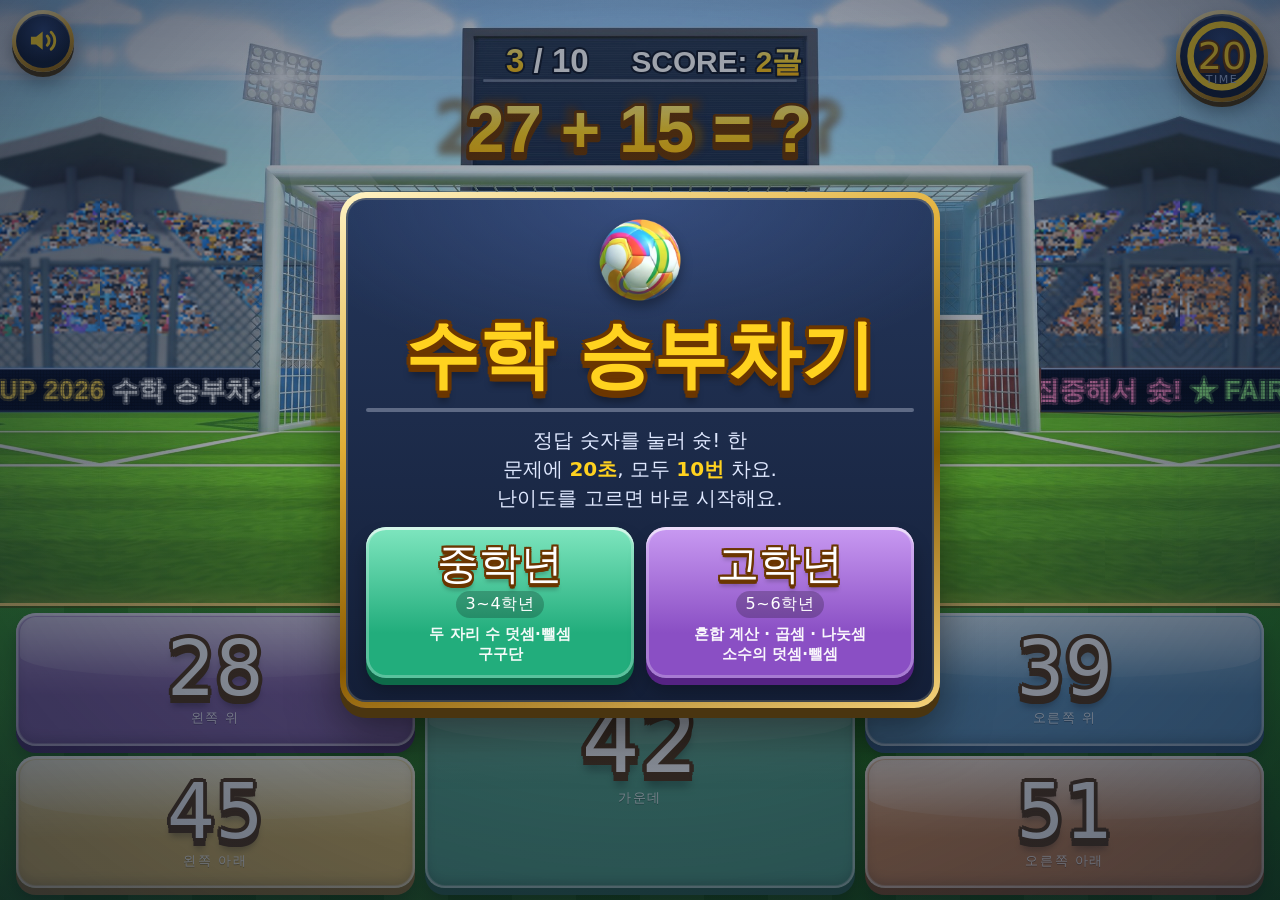
==== index.html @ efc21736 "수학 승부차기: 초등 사칙연산 페널티킥 게임" ====
<!doctype html><html lang="ko"><head><meta charset="utf-8"><meta name="viewport" content="width=device-width,initial-scale=1,viewport-fit=cover"></head><body><title>수학 승부차기</title>
<meta name="claude:viewport-fit-sides" content="cover">
<style>
/* Layout: one-screen game. Stadium scene (reference artwork; keeper rigged into body + two punching forearms + vector expressions) on top; bottom ~1/3 = five colour-coded touch pads. Timer top-right, sound toggle top-left. */
:root{
  --navy:#1e2c48; --navy-deep:#131c30; --bezel:#5c6373; --gold:#ffd21f; --gold-deep:#6b3600;
  --turf:#4ea526; --turf-deep:#3a8a1c; --ink:#ffffff;
  --font:"Arial Rounded MT Bold","Arial Black","Malgun Gothic","Apple SD Gothic Neo","Noto Sans KR",system-ui,sans-serif;
  color-scheme:light;
}
html,body{height:100%}
[hidden]{display:none!important}
body{margin:0;background:var(--turf-deep);color:var(--ink);font-family:var(--font);overflow:hidden;display:flex;flex-direction:column;word-break:keep-all;overflow-wrap:anywhere;
  -webkit-user-select:none;user-select:none;-webkit-tap-highlight-color:transparent;touch-action:manipulation}
#stage{position:relative;flex:1 1 auto;min-height:0;overflow:hidden;background:linear-gradient(#8fcbf8,#a3d6ff)}
#view{position:absolute;inset:0}
.layer{position:absolute;inset:0;width:100%;height:100%;display:block}
.vig{position:absolute;inset:0;pointer-events:none;z-index:1;
  background:linear-gradient(rgba(255,255,255,.06),rgba(255,255,255,0) 22%),radial-gradient(ellipse 78% 74% at 50% 46%,rgba(6,14,36,0) 58%,rgba(6,14,36,.36) 100%)}
.zone-hit{cursor:pointer}

/* 3D lettering: outline + extrusion via text-shadow (works everywhere) */
.o3d{--oc:var(--gold-deep);
  text-shadow:.05em 0 0 var(--oc),-.05em 0 0 var(--oc),0 .05em 0 var(--oc),0 -.05em 0 var(--oc),
  .036em .036em 0 var(--oc),-.036em .036em 0 var(--oc),.036em -.036em 0 var(--oc),-.036em -.036em 0 var(--oc),
  0 .1em 0 var(--oc),.03em .1em 0 var(--oc),-.03em .1em 0 var(--oc),0 .15em .1em rgba(0,0,0,.35)}

/* round HUD buttons */
.hud{position:absolute;top:10px;z-index:3;aspect-ratio:1;border-radius:50%;
  background:radial-gradient(circle at 50% 30%,#2e4270,var(--navy-deep) 70%) padding-box,linear-gradient(160deg,#fff3c4,#d9a62e 45%,#8a5a00 100%) border-box;
  border:4px solid transparent;box-shadow:0 5px 0 #4a3510,0 10px 20px rgba(0,0,0,.4),inset 0 2px 0 rgba(255,255,255,.18);display:grid;place-items:center;box-sizing:border-box}
#timer{right:max(12px,env(safe-area-inset-right,0px));width:clamp(58px,8.5vw,92px)}
#timer svg{position:absolute;inset:6%;width:88%;height:88%;transform:rotate(-90deg)}
#timer circle{fill:none;stroke-width:7;stroke-linecap:round}
#timer .track{stroke:#2e3d5c}
#ring{stroke:var(--gold);transition:stroke .3s}
#tNum{position:relative;font-size:clamp(22px,3.6vw,38px);color:var(--gold);font-variant-numeric:tabular-nums;line-height:1}
#timer.hurry{animation:hurry .5s ease-in-out infinite alternate}
#timer.hurry #ring{stroke:#ff9d2e}
#timer.hurry #tNum{color:#ffb44d}
@keyframes hurry{to{transform:scale(1.08)}}
#timer .cap{position:absolute;bottom:14%;font-size:clamp(8px,1.1vw,11px);letter-spacing:.14em;color:#9fb0d0}
#soundBtn{left:max(12px,env(safe-area-inset-left,0px));width:clamp(44px,6vw,62px);cursor:pointer;padding:0;color:var(--gold)}
#soundBtn svg{width:58%;height:58%}
#soundBtn:focus-visible{outline:4px solid #fff;outline-offset:2px}
#soundBtn .off{display:none}
#soundBtn[aria-pressed="false"] .on{display:none}
#soundBtn[aria-pressed="false"] .off{display:inline}

/* touch pads */
#pads{flex:none;display:grid;grid-template-columns:minmax(0,1fr) minmax(0,1.08fr) minmax(0,1fr);box-sizing:border-box;width:100%;grid-template-rows:1fr 1fr;grid-template-areas:"lt c rt" "lb c rb";gap:10px;
  padding-block:10px 12px;padding-left:max(16px,env(safe-area-inset-left,0px));padding-right:max(16px,env(safe-area-inset-right,0px));
  background:radial-gradient(ellipse 70% 90% at 50% -30%,rgba(255,240,170,.22),rgba(255,240,170,0) 70%),
    repeating-linear-gradient(90deg,rgba(255,255,255,.045) 0 64px,rgba(0,0,0,.05) 64px 128px),linear-gradient(#2f8a1e,#1a5410);
  box-shadow:inset 0 3px 0 #f3cf6b,inset 0 5px 0 rgba(90,60,0,.5),0 -6px 18px rgba(255,214,90,.25);position:relative;z-index:2}
.pad{--l:#fff;--b:#ccc;--d:#888;--oc:#333;position:relative;border:0;border-radius:20px;font-family:var(--font);color:#fff;cursor:pointer;min-width:0;
  background:linear-gradient(180deg,var(--l) 0%,var(--b) 62%);
  box-shadow:inset 0 3px 0 rgba(255,255,255,.55),inset 0 0 0 3px rgba(255,255,255,.28),0 7px 0 var(--d),0 12px 16px rgba(0,0,0,.28);
  display:flex;flex-direction:column;align-items:center;justify-content:center;gap:2px;transition:transform .08s,box-shadow .08s,filter .2s;padding:0}
.pad{overflow:hidden}
.pad::before{content:"";position:absolute;left:4px;right:4px;top:4px;height:46%;border-radius:16px 16px 50% 50% / 16px 16px 22px 22px;
  background:linear-gradient(rgba(255,255,255,.5),rgba(255,255,255,.06));pointer-events:none}
.pad::after{content:"";position:absolute;inset:0;border-radius:inherit;box-shadow:inset 0 0 0 2px rgba(255,255,255,.35),inset 0 -6px 12px rgba(0,0,0,.18);pointer-events:none}
.pad>span{position:relative;z-index:1}
.pad .n{font-size:clamp(26px,min(8.5vw,10.5vh),76px);line-height:1;font-variant-numeric:tabular-nums;max-width:100%;white-space:nowrap}
.pad .tag{font-size:clamp(10px,1.5vh,13px);letter-spacing:.12em;opacity:.85;text-shadow:0 1px 0 rgba(0,0,0,.35)}
.pad:active,.pad.hit{transform:translateY(6px);box-shadow:inset 0 3px 0 rgba(255,255,255,.55),inset 0 0 0 3px rgba(255,255,255,.28),0 1px 0 var(--d),0 3px 6px rgba(0,0,0,.25)}
.pad:focus-visible{outline:5px solid #fff;outline-offset:2px}
.pad:disabled{cursor:default}
#pads.locked .pad:not(.hit):not(.reveal){filter:saturate(.55) brightness(.92)}
.pad.reveal{animation:reveal .45s ease-in-out 3 alternate}
@keyframes reveal{to{box-shadow:inset 0 3px 0 rgba(255,255,255,.55),0 0 0 6px #fff6b0,0 0 26px 8px #ffe14d,0 7px 0 var(--d)}}
#p-lt{grid-area:lt;--l:#c99af2;--b:#9358ca;--d:#5a2a88;--oc:#45206e}
#p-rt{grid-area:rt;--l:#86d0fa;--b:#3a97dc;--d:#1d5c98;--oc:#123a7c}
#p-c {grid-area:c ;--l:#7fe6bf;--b:#22ad7c;--d:#0e6a49;--oc:#0d4d36}
#p-lb{grid-area:lb;--l:#ffe27a;--b:#f0b41c;--d:#9c6c00;--oc:#6e3800}
#p-rb{grid-area:rb;--l:#ffb877;--b:#ee7a22;--d:#9c4806;--oc:#6e2c00}
#p-c .n{font-size:clamp(32px,min(10vw,13vh),92px)}

/* intro / result panels */
.overlay{position:fixed;inset:0;z-index:10;display:flex;align-items:center;justify-content:center;overflow-y:auto;
  background:radial-gradient(ellipse at 50% 40%,rgba(10,22,44,.25),rgba(10,22,44,.62));
  padding-block:16px;padding-left:max(16px,env(safe-area-inset-left,0px));padding-right:max(16px,env(safe-area-inset-right,0px));box-sizing:border-box}
.panel{width:100%;max-width:600px;box-sizing:border-box;border:6px solid transparent;border-radius:26px;margin:auto;
  background:radial-gradient(ellipse 90% 50% at 50% 0%,rgba(120,160,255,.22),rgba(120,160,255,0) 70%) padding-box,linear-gradient(#24365a,#141f38) padding-box,
    linear-gradient(160deg,#fff3c4,#e0ad35 35%,#8a5a00 65%,#f5d27a 100%) border-box;
  box-shadow:0 10px 0 #4a3510,0 24px 48px rgba(0,0,0,.5),inset 0 0 0 2px rgba(255,236,170,.18);padding:20px 20px 24px;display:flex;flex-direction:column;align-items:center;gap:14px;text-align:center;
  animation:pop .45s cubic-bezier(.2,1.5,.4,1) both}
@keyframes pop{from{transform:scale(.7);opacity:0}}
.panel h1{margin:0;font-size:clamp(40px,9.5vw,74px);line-height:1.05;color:var(--gold);font-weight:900;text-wrap:balance}
.panel .rule{margin:0;font-size:clamp(15px,3.4vw,20px);line-height:1.45;color:#dfe8ff;max-width:32ch;text-wrap:balance}
.panel .rule b{color:var(--gold)}
.panel hr{width:100%;border:0;height:4px;border-radius:2px;background:#5e6a85;margin:0}
.ballIcon{width:clamp(56px,13vw,84px);aspect-ratio:1;display:block;filter:drop-shadow(0 6px 6px rgba(0,0,0,.35));animation:bob 1.6s ease-in-out infinite alternate}
@keyframes bob{to{transform:translateY(-6px) rotate(20deg)}}
.levels{display:grid;grid-template-columns:1fr 1fr;gap:12px;width:100%}
.lvl{--l:#7fe6bf;--b:#22ad7c;--d:#0e6a49;--oc:#0d4d36;border:0;border-radius:20px;cursor:pointer;font-family:var(--font);color:#fff;padding:16px 10px 14px;min-width:0;
  background:linear-gradient(180deg,var(--l),var(--b) 70%);box-shadow:inset 0 3px 0 rgba(255,255,255,.55),inset 0 0 0 3px rgba(255,255,255,.25),0 7px 0 var(--d),0 12px 18px rgba(0,0,0,.3);
  display:flex;flex-direction:column;align-items:center;gap:6px;transition:transform .08s}
.lvl:active{transform:translateY(5px);box-shadow:inset 0 3px 0 rgba(255,255,255,.55),0 2px 0 var(--d)}
.lvl:focus-visible{outline:5px solid #fff;outline-offset:3px}
.lvl.high{--l:#c99af2;--b:#8a4fc4;--d:#552383;--oc:#3d1766}
.lvl .t{font-size:clamp(28px,7vw,42px);line-height:1}
.lvl .g{font-size:clamp(13px,3vw,16px);background:rgba(0,0,0,.22);padding:3px 10px;border-radius:999px;letter-spacing:.04em}
.lvl .d{font-size:clamp(12px,2.8vw,15px);line-height:1.35;opacity:.95;text-wrap:balance;font-family:"Malgun Gothic","Apple SD Gothic Neo","Noto Sans KR",system-ui,sans-serif;font-weight:700}
.bigbtn{border:0;border-radius:999px;background:linear-gradient(#ffe45c,#ffc400);color:var(--navy);font-family:var(--font);font-weight:900;
  font-size:clamp(22px,5.6vw,34px);padding:15px 44px;cursor:pointer;box-shadow:inset 0 3px 0 rgba(255,255,255,.7),0 7px 0 #a57800,0 12px 18px rgba(0,0,0,.35)}
.bigbtn:active{transform:translateY(5px);box-shadow:inset 0 3px 0 rgba(255,255,255,.7),0 2px 0 #a57800}
.bigbtn:focus-visible,.subbtn:focus-visible{outline:5px solid #fff;outline-offset:3px}
.subbtn{border:3px solid #8ea0c8;border-radius:999px;background:transparent;color:#e6edff;font-family:var(--font);font-size:clamp(16px,3.8vw,20px);padding:10px 26px;cursor:pointer}
.btnrow{display:flex;flex-wrap:wrap;gap:12px;justify-content:center;align-items:center}
.final{font-size:clamp(46px,12vw,84px);color:var(--gold);line-height:1}
.shots{display:flex;flex-wrap:wrap;justify-content:center;gap:6px}
.shots svg{width:clamp(26px,6vw,36px);aspect-ratio:1}
.shots svg.miss{filter:grayscale(1) brightness(1.1);opacity:.35}
.praise{margin:0;font-size:clamp(17px,4vw,23px);color:#fff;line-height:1.4;text-wrap:balance}

/* trophy ceremony (perfect score) */
#ceremony{position:fixed;inset:0;z-index:20;overflow:hidden;display:flex;align-items:center;justify-content:center;
  background:radial-gradient(ellipse at 50% 36%,#3d63b0 0%,#1a2c5e 42%,#0a1128 100%);
  padding-block:16px;padding-left:max(16px,env(safe-area-inset-left,0px));padding-right:max(16px,env(safe-area-inset-right,0px));box-sizing:border-box}
#cfx{position:absolute;inset:0;width:100%;height:100%;pointer-events:none;z-index:2}
.rays{position:absolute;left:50%;top:36%;width:200vmax;height:200vmax;margin:-100vmax 0 0 -100vmax;pointer-events:none;
  background:repeating-conic-gradient(from 0deg,rgba(255,226,120,.20) 0deg 6deg,rgba(255,226,120,0) 6deg 15deg);
  -webkit-mask:radial-gradient(circle,#000 0,#000 12%,transparent 46%);mask:radial-gradient(circle,#000 0,#000 12%,transparent 46%);animation:spin 30s linear infinite}
@keyframes spin{to{transform:rotate(360deg)}}
.spot{position:absolute;top:-10%;width:40vmax;height:120vh;pointer-events:none;background:linear-gradient(rgba(255,255,255,.22),rgba(255,255,255,0) 80%);filter:blur(6px);transform-origin:50% 0}
.spot.l{left:2%;transform:rotate(-24deg);animation:sweepL 6s ease-in-out infinite alternate}
.spot.r{right:2%;transform:rotate(24deg);animation:sweepR 6s ease-in-out infinite alternate}
@keyframes sweepL{to{transform:rotate(-8deg)}}
@keyframes sweepR{to{transform:rotate(8deg)}}
.cer{position:relative;z-index:3;display:flex;flex-direction:column;align-items:center;gap:clamp(6px,1.6vh,16px);text-align:center;max-width:640px;width:100%}
.trophy{position:relative;height:clamp(150px,38vh,360px);aspect-ratio:300/380;animation:drop 1.1s cubic-bezier(.2,1.35,.45,1) .25s both}
.trophy::before{content:"";position:absolute;inset:-22%;border-radius:50%;background:radial-gradient(circle,rgba(255,224,102,.55),rgba(255,224,102,0) 62%);animation:pulse 1.8s ease-in-out infinite alternate}
.trophy .cup{position:relative;display:block;width:100%;height:100%;overflow:visible;filter:drop-shadow(0 14px 18px rgba(0,0,0,.45))}
@keyframes drop{from{transform:translateY(-110vh) rotate(-12deg)}}
@keyframes pulse{to{transform:scale(1.12);opacity:.7}}
.shine{animation:shine 3.4s ease-in-out 1.6s infinite}
@keyframes shine{0%{transform:translateX(0)}55%,100%{transform:translateX(460px)}}
.trophy .spark{position:absolute;width:12%;height:auto;aspect-ratio:1;animation:twinkle 1.4s ease-in-out infinite}
@keyframes twinkle{0%,100%{transform:scale(.3) rotate(0);opacity:0}50%{transform:scale(1) rotate(45deg);opacity:1}}
.cer .ttl{font-size:clamp(40px,10vw,80px);color:var(--gold);line-height:1;animation:popIn .6s cubic-bezier(.2,1.6,.4,1) 1.2s both}
.cer .award{font-size:clamp(18px,4.4vw,28px);color:#fff;line-height:1.3;animation:popIn .6s ease 1.5s both;text-wrap:balance}
.cer .award b{color:var(--gold)}
.cer .lvlTag{font-size:clamp(13px,2.8vw,16px);color:#cfe0ff;letter-spacing:.06em;background:rgba(255,255,255,.12);padding:4px 14px;border-radius:999px;animation:popIn .5s ease 1.7s both}
.cer .shots svg{animation:popIn .4s cubic-bezier(.2,1.6,.4,1) both}
.cer .btnrow{animation:popIn .5s ease 2.6s both}
@keyframes popIn{from{transform:scale(.3);opacity:0}}
@media (max-height:520px) and (orientation:landscape){
  .cer{display:grid;grid-template-columns:auto 1fr;column-gap:24px;align-items:center;max-width:820px}
  .cer .trophy{grid-row:1 / span 6;height:min(78vh,300px)}
}
@media (prefers-reduced-motion:reduce){.panel,#timer.hurry,.pad.reveal,.rays,.spot,.trophy,.trophy::before,.shine,.spark,.ballIcon,.cer *{animation:none!important}}
</style>

<div id="stage">
 <div id="view">
  <!-- layer 1: sky + stadium artwork -->
  <svg id="sceneBg" class="layer" viewBox="0 0 2752 1536" preserveAspectRatio="xMidYMid meet" aria-hidden="true">
    <defs>
      <image id="bgImg" href="[data-uri]" x="0" y="0" width="2752" height="1536" preserveAspectRatio="none"/>
      <linearGradient id="skyExt" gradientUnits="userSpaceOnUse" x1="0" y1="-1500" x2="0" y2="0"><stop offset="0" stop-color="#3f8fdc"/><stop offset=".6" stop-color="#7cbcf2"/><stop offset="1" stop-color="#a1d3ff"/></linearGradient>
      <radialGradient id="puff" cx=".5" cy=".5" r=".5"><stop offset="0" stop-color="#ffffff" stop-opacity=".95"/><stop offset=".55" stop-color="#ffffff" stop-opacity=".75"/><stop offset="1" stop-color="#ffffff" stop-opacity="0"/></radialGradient>
    </defs>
    <rect x="-4000" y="-4000" width="10752" height="4004" fill="url(#skyExt)"/>
    <g id="skyClouds"></g>
    <use href="#bgImg" transform="matrix(-1 0 0 1 1 0)"/>
    <use href="#bgImg" transform="matrix(-1 0 0 1 5503 0)"/>
    <use href="#bgImg"/>
  </svg>
  <!-- layer 2: the crowd in the stands (canvas, masked to the seats) -->
  <canvas id="crowd" class="layer" aria-hidden="true"></canvas>
  <!-- layer 3: everything in front of the stands -->
  <svg id="scene" class="layer" viewBox="0 0 2752 1536" preserveAspectRatio="xMidYMid meet" aria-label="승부차기 경기장">
    <defs>
      <image id="kBodyImg" href="[data-uri]" x="1324" y="686" width="295" height="436"/>
      <image id="kArmLImg" href="[data-uri]" x="1361" y="889" width="76" height="79"/>
      <image id="kArmRImg" href="[data-uri]" x="1569" y="896" width="104" height="78"/>
      <image id="ballImg" href="[data-uri]" x="-116" y="-116" width="232" height="232"/>
      <radialGradient id="ballShade" cx=".38" cy=".32" r=".72"><stop offset="0" stop-color="#fff" stop-opacity=".18"/><stop offset=".55" stop-color="#fff" stop-opacity="0"/><stop offset="1" stop-color="#1a1030" stop-opacity=".38"/></radialGradient>
      <radialGradient id="flash" cx=".5" cy=".5" r=".5"><stop offset="0" stop-color="#fff" stop-opacity=".95"/><stop offset=".45" stop-color="#fff6c4" stop-opacity=".55"/><stop offset="1" stop-color="#fff" stop-opacity="0"/></radialGradient>
      <linearGradient id="gGold" x1="0" y1="0" x2="0" y2="1"><stop offset="0" stop-color="#fff59a"/><stop offset=".55" stop-color="#ffd21f"/><stop offset="1" stop-color="#ffb300"/></linearGradient>
      <linearGradient id="gWhite" x1="0" y1="0" x2="0" y2="1"><stop offset="0" stop-color="#ffffff"/><stop offset="1" stop-color="#ead9ff"/></linearGradient>
      <linearGradient id="gCyan" x1="0" y1="0" x2="0" y2="1"><stop offset="0" stop-color="#c9f4ff"/><stop offset="1" stop-color="#4fbff2"/></linearGradient>
      <linearGradient id="gMint" x1="0" y1="0" x2="0" y2="1"><stop offset="0" stop-color="#ffffff"/><stop offset="1" stop-color="#b8f5dc"/></linearGradient>
      <filter id="soft" x="-30%" y="-80%" width="160%" height="260%"><feGaussianBlur stdDeviation="9"/></filter>
      <!-- face retouch materials (sprite-local coordinates) -->
      <radialGradient id="rSoft" cx=".5" cy=".5" r=".5"><stop offset="0" stop-color="#fff"/><stop offset=".62" stop-color="#fff"/><stop offset="1" stop-color="#000"/></radialGradient>
      <mask id="mSoft" maskContentUnits="objectBoundingBox"><rect width="1" height="1" fill="url(#rSoft)"/></mask>
      <linearGradient id="skMouth" gradientUnits="userSpaceOnUse" x1="150" y1="0" x2="214" y2="0"><stop offset="0" stop-color="#9e7256"/><stop offset=".35" stop-color="#a87558"/><stop offset=".6" stop-color="#b97f5c"/><stop offset=".8" stop-color="#c98a63"/><stop offset="1" stop-color="#d8986c"/></linearGradient>
      <linearGradient id="skBrowL" gradientUnits="userSpaceOnUse" x1="134" y1="0" x2="178" y2="0"><stop offset="0" stop-color="#93705f"/><stop offset=".5" stop-color="#ad8370"/><stop offset="1" stop-color="#d49c79"/></linearGradient>
      <linearGradient id="skBrowR" gradientUnits="userSpaceOnUse" x1="188" y1="0" x2="246" y2="0"><stop offset="0" stop-color="#f1ad80"/><stop offset=".4" stop-color="#fcc391"/><stop offset=".75" stop-color="#fdc995"/><stop offset="1" stop-color="#e6b68b"/></linearGradient>
      <linearGradient id="skLidL" gradientUnits="userSpaceOnUse" x1="136" y1="0" x2="175" y2="0"><stop offset="0" stop-color="#8f6c5f"/><stop offset="1" stop-color="#a97b65"/></linearGradient>
      <linearGradient id="skLidR" gradientUnits="userSpaceOnUse" x1="192" y1="0" x2="236" y2="0"><stop offset="0" stop-color="#c48b67"/><stop offset="1" stop-color="#d59c74"/></linearGradient>
      <linearGradient id="skCheekL" gradientUnits="userSpaceOnUse" x1="136" y1="0" x2="175" y2="0"><stop offset="0" stop-color="#ad7962"/><stop offset="1" stop-color="#cc8f70"/></linearGradient>
      <linearGradient id="skCheekR" gradientUnits="userSpaceOnUse" x1="192" y1="0" x2="236" y2="0"><stop offset="0" stop-color="#f6b785"/><stop offset="1" stop-color="#ffc893"/></linearGradient>
      <clipPath id="eyeL"><ellipse cx="155" cy="119.5" rx="18.5" ry="14.5"/></clipPath>
      <clipPath id="eyeR"><ellipse cx="213.5" cy="121" rx="19.5" ry="14.5"/></clipPath>
      <!-- stadium atmosphere -->
      <radialGradient id="lampGlow" cx=".5" cy=".5" r=".5"><stop offset="0" stop-color="#fffef4" stop-opacity=".95"/><stop offset=".18" stop-color="#fff7d6" stop-opacity=".55"/><stop offset=".5" stop-color="#ffefc0" stop-opacity=".16"/><stop offset="1" stop-color="#ffefc0" stop-opacity="0"/></radialGradient>
      <linearGradient id="flareH" x1="0" y1="0" x2="1" y2="0"><stop offset="0" stop-color="#fff" stop-opacity="0"/><stop offset=".5" stop-color="#fff" stop-opacity=".9"/><stop offset="1" stop-color="#fff" stop-opacity="0"/></linearGradient>
      <linearGradient id="beamG" gradientUnits="userSpaceOnUse" x1="0" y1="200" x2="0" y2="1300"><stop offset="0" stop-color="#fffbe6" stop-opacity=".2"/><stop offset=".55" stop-color="#fffbe6" stop-opacity=".06"/><stop offset="1" stop-color="#fffbe6" stop-opacity="0"/></linearGradient>
      <radialGradient id="flashG" cx=".5" cy=".5" r=".5"><stop offset="0" stop-color="#fff"/><stop offset=".35" stop-color="#eaf4ff" stop-opacity=".7"/><stop offset="1" stop-color="#cfe6ff" stop-opacity="0"/></radialGradient>
      <linearGradient id="ledPanel" x1="0" y1="0" x2="0" y2="1"><stop offset="0" stop-color="#0d1630"/><stop offset=".5" stop-color="#060b1a"/><stop offset="1" stop-color="#0a1226"/></linearGradient>
      <pattern id="ledGrid" width="8" height="8" patternUnits="userSpaceOnUse"><path d="M0 0H8M0 0V8" stroke="#02040b" stroke-width="2.6" fill="none"/></pattern>
      <pattern id="scan" width="6" height="6" patternUnits="userSpaceOnUse"><rect width="6" height="2" fill="#ffffff" fill-opacity=".05"/></pattern>
      <filter id="ledBlur" x="-20%" y="-60%" width="140%" height="220%"><feGaussianBlur stdDeviation="10"/></filter>
      <clipPath id="ledClipL"><rect x="-408" y="941" width="816" height="104"/></clipPath>
      <clipPath id="ledClipR"><rect x="2398" y="941" width="708" height="104"/></clipPath>
      <linearGradient id="browInk" x1="0" y1="0" x2="0" y2="1"><stop offset="0" stop-color="#55331f"/><stop offset="1" stop-color="#2a170d"/></linearGradient>
    </defs>

    <g id="world">

      <!-- floodlight shafts -->
      <g id="beams" style="mix-blend-mode:screen">
        <polygon points="440,215 492,215 1420,1300 640,1300" fill="url(#beamG)"/>
        <polygon points="2258,215 2310,215 2120,1300 1340,1300" fill="url(#beamG)"/>
      </g>

      <!-- LED perimeter boards (left + right, continuing into the mirrored edges) -->
      <g id="leds" font-family="Arial Black, Arial Rounded MT Bold, Malgun Gothic, Apple SD Gothic Neo, sans-serif" font-weight="900">
        <g>
          <rect x="-408" y="939" width="816" height="108" fill="url(#ledPanel)"/>
          <g clip-path="url(#ledClipL)"><g class="ledRun" data-y="1016" data-speed="70"></g><rect x="-408" y="941" width="816" height="104" fill="url(#ledGrid)" opacity=".55"/></g>
          <rect x="-408" y="937" width="816" height="4" fill="#9fb2d6"/><rect x="-408" y="1045" width="816" height="4" fill="#2a3552"/>
        </g>
        <g>
          <rect x="2398" y="939" width="708" height="108" fill="url(#ledPanel)"/>
          <g clip-path="url(#ledClipR)"><g class="ledRun" data-y="1016" data-speed="70"></g><rect x="2398" y="941" width="708" height="104" fill="url(#ledGrid)" opacity=".55"/></g>
          <rect x="2398" y="937" width="708" height="4" fill="#9fb2d6"/><rect x="2398" y="1045" width="708" height="4" fill="#2a3552"/>
        </g>
      </g>

      <g id="flashes"></g>

      <!-- floodlight bloom + flares (incl. mirrored edge copies) -->
      <g id="lamps" style="mix-blend-mode:screen"></g>

      <!-- scoreboard: LED scanlines + glowing lettering -->
      <rect x="958" y="96" width="836" height="314" fill="url(#scan)"/>
      <use href="#eq" filter="url(#ledBlur)" opacity=".55"/>
      <g font-family="Arial Rounded MT Bold, Arial Black, Malgun Gothic, Apple SD Gothic Neo, sans-serif" font-weight="900" stroke-linejoin="round" paint-order="stroke">
        <text x="1140" y="183" font-size="84" text-anchor="middle" stroke="#0d1424" stroke-width="10"><tspan id="sbNow" fill="url(#gGold)">3</tspan><tspan fill="#fff"> / 10</tspan></text>
        <text x="1572" y="183" font-size="76" text-anchor="middle" stroke="#0d1424" stroke-width="10"><tspan fill="#fff">SCORE: </tspan><tspan id="sbScore" fill="url(#gGold)">2골</tspan></text>
        <text id="eqShadow" x="1375" y="388" font-size="172" text-anchor="middle" fill="#6b3600" stroke="#6b3600" stroke-width="16" transform="translate(0 12)">27 + 15 = ?</text>
        <text id="eq" x="1375" y="388" font-size="172" text-anchor="middle" fill="url(#gGold)" stroke="#6b3600" stroke-width="14">27 + 15 = ?</text>
      </g>

      <g id="badges"></g>
      <g id="fx"></g>

      <ellipse id="kShadow" cx="1498" cy="1114" rx="165" ry="22" fill="#0b2a05" opacity=".38" filter="url(#soft)"/>
      <g id="kGhosts"></g>
      <g id="keeper">
        <g id="rig">
          <use href="#kBodyImg"/>
          <g id="face" transform="translate(1323 685)"></g>
          <g id="armL"><circle cx="1428.5" cy="901" r="8.5" fill="#8a6c52"/><use href="#kArmLImg"/></g>
          <g id="armR"><circle cx="1576.5" cy="909" r="8.5" fill="#dca07c"/><use href="#kArmRImg"/></g>
        </g>
      </g>

      <ellipse id="bShadow" cx="1352" cy="1450" rx="110" ry="22" fill="#0b2a05" opacity=".42" filter="url(#soft)"/>
      <g id="trail"></g>
      <g id="ball" transform="translate(1375.5 1340)"><g id="ballSpin"><use href="#ballImg"/></g><circle r="114" fill="url(#ballShade)"/></g>
      <g id="fxTop"></g>

      <g id="confetti"></g>
      <g id="msg" opacity="0" font-family="Arial Rounded MT Bold, Arial Black, Malgun Gothic, Apple SD Gothic Neo, sans-serif" font-weight="900" text-anchor="middle" stroke-linejoin="round" paint-order="stroke">
        <text id="msgShadow" x="0" y="0" font-size="210" fill="#6b3600" stroke="#6b3600" stroke-width="22" transform="translate(0 16)">골인!</text>
        <text id="msgMain" x="0" y="0" font-size="210" fill="url(#gGold)" stroke="#6b3600" stroke-width="20">골인!</text>
        <text id="msgSub" x="0" y="118" font-size="78" fill="#fff" stroke="#14203a" stroke-width="16">정확한 슛이에요!</text>
      </g>
    </g>
  </svg>
 </div>

  <div class="vig" aria-hidden="true"></div>
  <button type="button" class="hud" id="soundBtn" aria-pressed="true" aria-label="소리 켜짐">
    <svg viewBox="0 0 24 24" aria-hidden="true"><path d="M3 9h4l5-4v14l-5-4H3z" fill="currentColor"/><g class="on" fill="none" stroke="currentColor" stroke-width="2.2" stroke-linecap="round"><path d="M15.5 8.5a5 5 0 0 1 0 7"/><path d="M18.5 5.5a9 9 0 0 1 0 13"/></g><g class="off" stroke="currentColor" stroke-width="2.4" stroke-linecap="round"><path d="M16 9l6 6M22 9l-6 6"/></g></svg>
  </button>
  <div class="hud" id="timer" role="timer" aria-label="남은 시간">
    <svg viewBox="0 0 80 80" aria-hidden="true"><circle class="track" cx="40" cy="40" r="34"/><circle id="ring" cx="40" cy="40" r="34"/></svg>
    <span id="tNum" class="o3d">20</span>
    <span class="cap">TIME</span>
  </div>
</div>

<div id="pads">
  <button type="button" class="pad" id="p-lt" data-zone="lt"><span class="n o3d">28</span><span class="tag">왼쪽 위</span></button>
  <button type="button" class="pad" id="p-c" data-zone="c"><span class="n o3d">42</span><span class="tag">가운데</span></button>
  <button type="button" class="pad" id="p-rt" data-zone="rt"><span class="n o3d">39</span><span class="tag">오른쪽 위</span></button>
  <button type="button" class="pad" id="p-lb" data-zone="lb"><span class="n o3d">45</span><span class="tag">왼쪽 아래</span></button>
  <button type="button" class="pad" id="p-rb" data-zone="rb"><span class="n o3d">51</span><span class="tag">오른쪽 아래</span></button>
</div>

<div class="overlay" id="intro">
  <div class="panel">
    <svg class="ballIcon" viewBox="-118 -118 236 236" aria-hidden="true"><use href="#ballImg"/></svg>
    <h1 class="o3d">수학 승부차기</h1>
    <hr>
    <p class="rule">정답 숫자를 눌러 슛! 한 문제에 <b>20초</b>, 모두 <b>10번</b> 차요.<br>난이도를 고르면 바로 시작해요.</p>
    <div class="levels">
      <button type="button" class="lvl" data-level="mid"><span class="t o3d">중학년</span><span class="g">3~4학년</span><span class="d">두 자리 수 덧셈·뺄셈<br>구구단</span></button>
      <button type="button" class="lvl high" data-level="high"><span class="t o3d">고학년</span><span class="g">5~6학년</span><span class="d">혼합 계산 · 곱셈 · 나눗셈<br>소수의 덧셈·뺄셈</span></button>
    </div>
  </div>
</div>

<div class="overlay" id="result" hidden>
  <div class="panel">
    <div class="final o3d" id="resScore">8골 성공!</div>
    <div class="shots" id="resShots"></div>
    <hr>
    <p class="praise" id="resMsg"></p>
    <div class="btnrow">
      <button type="button" class="bigbtn" id="againBtn">다시 도전하기</button>
      <button type="button" class="subbtn" id="levelBtn">난이도 바꾸기</button>
    </div>
  </div>
</div>

<div id="ceremony" hidden>
  <div class="rays"></div>
  <div class="spot l"></div><div class="spot r"></div>
  <canvas id="cfx"></canvas>
  <div class="cer">
    <div class="trophy">
      <svg class="cup" viewBox="0 0 300 380" role="img" aria-label="황금 트로피">
        <defs>
          <linearGradient id="tg" x1="0" y1="0" x2="1" y2="0"><stop offset="0" stop-color="#9a6200"/><stop offset=".16" stop-color="#ffd447"/><stop offset=".33" stop-color="#fff6c2"/><stop offset=".5" stop-color="#ffd23f"/><stop offset=".78" stop-color="#e09e00"/><stop offset="1" stop-color="#8a5600"/></linearGradient>
          <linearGradient id="tgIn" x1="0" y1="0" x2="0" y2="1"><stop offset="0" stop-color="#7a4a00"/><stop offset="1" stop-color="#c88a00"/></linearGradient>
          <linearGradient id="tBase" x1="0" y1="0" x2="0" y2="1"><stop offset="0" stop-color="#2d3f6b"/><stop offset="1" stop-color="#121a33"/></linearGradient>
          <linearGradient id="shineG" x1="0" y1="0" x2="1" y2="0"><stop offset="0" stop-color="#fff" stop-opacity="0"/><stop offset=".5" stop-color="#fff" stop-opacity=".85"/><stop offset="1" stop-color="#fff" stop-opacity="0"/></linearGradient>
          <radialGradient id="starG" cx=".4" cy=".35" r=".7"><stop offset="0" stop-color="#ffffff"/><stop offset="1" stop-color="#ffe680"/></radialGradient>
          <clipPath id="cupClip"><path d="M58 40 Q150 28 242 40 L234 72 Q228 152 170 186 L130 186 Q72 152 66 72 Z"/><path d="M128 186 H172 L162 226 H138 Z"/><rect x="96" y="262" width="108" height="16" rx="4"/></clipPath>
        </defs>
        <path d="M70 60 C14 54 12 140 84 150" fill="none" stroke="#8a5600" stroke-width="20" stroke-linecap="round"/>
        <path d="M70 60 C14 54 12 140 84 150" fill="none" stroke="url(#tg)" stroke-width="13" stroke-linecap="round"/>
        <path d="M230 60 C286 54 288 140 216 150" fill="none" stroke="#8a5600" stroke-width="20" stroke-linecap="round"/>
        <path d="M230 60 C286 54 288 140 216 150" fill="none" stroke="url(#tg)" stroke-width="13" stroke-linecap="round"/>
        <path d="M58 40 Q150 28 242 40 L234 72 Q228 152 170 186 L130 186 Q72 152 66 72 Z" fill="url(#tg)" stroke="#7a4a00" stroke-width="3"/>
        <ellipse cx="150" cy="38" rx="92" ry="13" fill="url(#tgIn)" stroke="#fff1a8" stroke-width="3"/>
        <path d="M150 78 l11 23 25 3 -18 17 5 25 -23 -12 -23 12 5 -25 -18 -17 25 -3z" fill="url(#starG)" stroke="#c98a00" stroke-width="3" stroke-linejoin="round"/>
        <path d="M128 186 H172 L162 226 H138 Z" fill="url(#tg)" stroke="#7a4a00" stroke-width="3"/>
        <ellipse cx="150" cy="230" rx="30" ry="10" fill="url(#tg)" stroke="#7a4a00" stroke-width="3"/>
        <path d="M140 238 H160 L176 264 H124 Z" fill="url(#tg)" stroke="#7a4a00" stroke-width="3"/>
        <rect x="96" y="262" width="108" height="16" rx="4" fill="url(#tg)" stroke="#7a4a00" stroke-width="3"/>
        <rect x="80" y="276" width="140" height="62" rx="8" fill="url(#tBase)" stroke="#0b1122" stroke-width="3"/>
        <rect x="102" y="290" width="96" height="34" rx="5" fill="url(#tg)" stroke="#7a4a00" stroke-width="2"/>
        <text x="150" y="313" text-anchor="middle" font-family="Arial Black, Arial Rounded MT Bold, sans-serif" font-weight="900" font-size="17" fill="#5a3500">10 / 10</text>
        <rect x="70" y="336" width="160" height="18" rx="5" fill="url(#tg)" stroke="#7a4a00" stroke-width="3"/>
        <g clip-path="url(#cupClip)"><rect class="shine" x="-120" y="0" width="70" height="380" fill="url(#shineG)" transform="skewX(-18)"/></g>
      </svg>
      <svg class="spark" style="left:-4%;top:8%;animation-delay:.2s" viewBox="-10 -10 20 20" aria-hidden="true"><path d="M0-10Q1-1 10 0Q1 1 0 10Q-1 1-10 0Q-1-1 0-10z" fill="#fff6b0"/></svg>
      <svg class="spark" style="right:-6%;top:22%;animation-delay:.7s" viewBox="-10 -10 20 20" aria-hidden="true"><path d="M0-10Q1-1 10 0Q1 1 0 10Q-1 1-10 0Q-1-1 0-10z" fill="#ffffff"/></svg>
      <svg class="spark" style="left:12%;top:-6%;animation-delay:1.1s" viewBox="-10 -10 20 20" aria-hidden="true"><path d="M0-10Q1-1 10 0Q1 1 0 10Q-1 1-10 0Q-1-1 0-10z" fill="#ffe680"/></svg>
      <svg class="spark" style="right:10%;top:52%;animation-delay:.45s" viewBox="-10 -10 20 20" aria-hidden="true"><path d="M0-10Q1-1 10 0Q1 1 0 10Q-1 1-10 0Q-1-1 0-10z" fill="#fff6b0"/></svg>
    </div>
    <div class="ttl o3d">트로피 획득!</div>
    <div class="award">수학 발롱도르 수상! <b>완벽한 스트라이커!</b></div>
    <div class="lvlTag" id="cerLevel">고학년 · 10골 / 10골</div>
    <div class="shots" id="cerShots"></div>
    <div class="btnrow">
      <button type="button" class="bigbtn" id="cerAgain">다시 도전하기</button>
      <button type="button" class="subbtn" id="cerLevelBtn">난이도 바꾸기</button>
    </div>
  </div>
</div>

<script>
(function(){
  'use strict';
  const $ = id => document.getElementById(id);
  const NS = 'http://www.w3.org/2000/svg';
  const el = (tag, attrs, parent) => { const n = document.createElementNS(NS, tag); for (const k in attrs) n.setAttribute(k, attrs[k]); if (parent) parent.appendChild(n); return n; };
  const rnd = (a, b) => a + Math.floor(Math.random() * (b - a + 1));
  const pick = arr => arr[Math.floor(Math.random() * arr.length)];

  /* =====================================================================
     DIFFICULTY — each gen() returns {text, answer, step}; step is the
     answer's granularity (1 or 0.1) used to build near-miss distractors.
  ===================================================================== */
  const LEVELS = {
    mid: { label: '중학년', grade: '3~4학년', gen() {
      const r = Math.random();
      if (r < 0.35) { const a = rnd(15, 79), b = rnd(12, 99 - a); return { text: `${a} + ${b} = ?`, answer: a + b, step: 1 }; }
      if (r < 0.7) { const a = rnd(30, 99), b = rnd(11, a - 5); return { text: `${a} − ${b} = ?`, answer: a - b, step: 1 }; }
      const a = rnd(2, 9), b = rnd(2, 9); return { text: `${a} × ${b} = ?`, answer: a * b, step: 1 };
    } },
    high: { label: '고학년', grade: '5~6학년', gen() {
      const r = Math.random();
      if (r < 0.2) { const a = rnd(3, 9), b = rnd(3, 9), c = rnd(5, 40); return { text: `${a} × ${b} + ${c} = ?`, answer: a * b + c, step: 1 }; }
      if (r < 0.36) { const a = rnd(3, 9), b = rnd(3, 9), c = rnd(a * b + 5, 99); return { text: `${c} − ${a} × ${b} = ?`, answer: c - a * b, step: 1 }; }
      if (r < 0.54) { const a = rnd(12, 49), b = rnd(2, 9); return { text: `${a} × ${b} = ?`, answer: a * b, step: 1 }; }
      if (r < 0.7) { const b = rnd(2, 9), q = rnd(3, 12); return { text: `${b * q} ÷ ${b} = ?`, answer: q, step: 1 }; }
      if (r < 0.86) { const a = rnd(11, 89), b = rnd(11, 89); return { text: `${(a / 10).toFixed(1)} + ${(b / 10).toFixed(1)} = ?`, answer: (a + b) / 10, step: 0.1 }; }
      const a = rnd(40, 99), b = rnd(11, a - 10); return { text: `${(a / 10).toFixed(1)} − ${(b / 10).toFixed(1)} = ?`, answer: (a - b) / 10, step: 0.1 };
    } },
  };
  const TOTAL = 10, TIME_LIMIT = 20;
  let level = 'mid';

  const fmt = (v, step) => step === 1 ? String(Math.round(v)) : (Math.round(v * 10) / 10).toFixed(1);
  // 4 distractors: 2 near-miss (±1..10 steps) + 2 further away; distinct and non-negative
  function buildChoices(q) {
    const s = q.step, seen = new Set([fmt(q.answer, s)]), out = [];
    const push = v => { v = Math.round(v / s) * s; if (v < 0) return; const k = fmt(v, s); if (seen.has(k)) return; seen.add(k); out.push(k); };
    let g = 0;
    while (out.length < 2 && g++ < 300) push(q.answer + pick([-1, 1]) * rnd(1, 10) * s);
    while (out.length < 4 && g++ < 600) push(q.answer + pick([-1, 1]) * rnd(11, 25) * s);
    while (out.length < 4 && g++ < 900) push(q.answer + rnd(1, 60) * s);
    return out;
  }

  /* =====================================================================
     SOUND — WebAudio synthesis only (works offline, no files).
  ===================================================================== */
  const Snd = (() => {
    let ctx = null, master, dry, wet, noiseBuf, muted = false, music = null;
    try { muted = localStorage.getItem('mp-muted') === '1'; } catch (e) {}
    function impulse(sec, decay) {
      const len = Math.floor(ctx.sampleRate * sec), b = ctx.createBuffer(2, len, ctx.sampleRate);
      for (let c = 0; c < 2; c++) { const d = b.getChannelData(c); for (let i = 0; i < len; i++) d[i] = (Math.random() * 2 - 1) * Math.pow(1 - i / len, decay); }
      return b;
    }
    function init() {
      try {
        if (!ctx) {
          const AC = window.AudioContext || window.webkitAudioContext; if (!AC) return;
          ctx = new AC();
          const comp = ctx.createDynamicsCompressor(); comp.threshold.value = -10; comp.knee.value = 6; comp.ratio.value = 12; comp.attack.value = 0.003; comp.release.value = 0.25; comp.connect(ctx.destination);
          master = ctx.createGain(); master.gain.value = muted ? 0 : 0.85; master.connect(comp);
          const conv = ctx.createConvolver(); conv.buffer = impulse(2.8, 2.4);
          wet = ctx.createGain(); wet.gain.value = 0.3; wet.connect(conv); conv.connect(master);
          dry = ctx.createGain(); dry.connect(master);
          noiseBuf = ctx.createBuffer(1, ctx.sampleRate * 2, ctx.sampleRate);
          const nd = noiseBuf.getChannelData(0); for (let i = 0; i < nd.length; i++) nd[i] = Math.random() * 2 - 1;
        }
        if (ctx.state === 'suspended') ctx.resume();
      } catch (e) { ctx = null; }
    }
    const ok = () => ctx && ctx.state !== 'closed';
    function bus(sendAmt) { const g = ctx.createGain(); g.connect(dry); if (sendAmt) { const s = ctx.createGain(); s.gain.value = sendAmt; g.connect(s); s.connect(wet); } return g; }
    function noise(t, dur, out, filt, f, q, peak, attack, decay) {
      const s = ctx.createBufferSource(); s.buffer = noiseBuf; s.loop = true;
      const bq = ctx.createBiquadFilter(); bq.type = filt; bq.frequency.value = f; bq.Q.value = q || 0.7;
      const g = ctx.createGain(); g.gain.setValueAtTime(0.0001, t); g.gain.linearRampToValueAtTime(peak, t + (attack || 0.005)); g.gain.exponentialRampToValueAtTime(0.0001, t + (attack || 0.005) + decay);
      s.connect(bq); bq.connect(g); g.connect(out); s.start(t, Math.random()); s.stop(t + (attack || 0.005) + decay + 0.05);
      return bq;
    }
    function tone(t, type, f0, f1, glide, peak, decay, out) {
      const o = ctx.createOscillator(); o.type = type; o.frequency.setValueAtTime(f0, t); if (f1) o.frequency.exponentialRampToValueAtTime(f1, t + glide);
      const g = ctx.createGain(); g.gain.setValueAtTime(0.0001, t); g.gain.linearRampToValueAtTime(peak, t + 0.006); g.gain.exponentialRampToValueAtTime(0.0001, t + decay);
      o.connect(g); g.connect(out); o.start(t); o.stop(t + decay + 0.05);
    }
    /* ---- effects ---- */
    const sfx = {
      kick() { if (!ok()) return; const t = ctx.currentTime, o = bus(0.08); tone(t, 'sine', 150, 45, 0.12, 0.9, 0.28, o); noise(t, 0, o, 'highpass', 1800, 0.7, 0.35, 0.002, 0.04); },
      punch() { if (!ok()) return; const t = ctx.currentTime, o = bus(0.15); tone(t, 'sine', 120, 55, 0.16, 0.8, 0.26, o); noise(t, 0, o, 'lowpass', 900, 0.8, 0.8, 0.003, 0.16); noise(t, 0, o, 'bandpass', 1400, 1.2, 0.35, 0.002, 0.08); },
      net() { if (!ok()) return; const t = ctx.currentTime, o = bus(0.1); noise(t, 0, o, 'highpass', 2600, 0.6, 0.35, 0.01, 0.35); tone(t, 'sine', 90, 50, 0.2, 0.5, 0.3, o); },
      cheer() { if (!ok()) return; const t = ctx.currentTime, o = bus(0.35);
        noise(t, 0, o, 'bandpass', 950, 0.6, 0.32, 0.25, 2.2); noise(t + 0.05, 0, o, 'bandpass', 2300, 0.9, 0.16, 0.3, 2.0); noise(t, 0, o, 'lowpass', 400, 0.6, 0.2, 0.2, 1.6);
        for (let i = 0; i < 6; i++) { const f = 500 + Math.random() * 500, s = t + 0.15 + Math.random() * 0.5; const ov = ctx.createOscillator(); ov.type = 'sawtooth'; ov.frequency.setValueAtTime(f, s); ov.frequency.linearRampToValueAtTime(f * 1.5, s + 0.35); ov.frequency.linearRampToValueAtTime(f * 1.2, s + 0.9);
          const bp = ctx.createBiquadFilter(); bp.type = 'bandpass'; bp.frequency.value = 1200; bp.Q.value = 2; const g = ctx.createGain(); g.gain.setValueAtTime(0.0001, s); g.gain.linearRampToValueAtTime(0.025, s + 0.15); g.gain.exponentialRampToValueAtTime(0.0001, s + 1.1); ov.connect(bp); bp.connect(g); g.connect(o); ov.start(s); ov.stop(s + 1.2); } },
      ooh() { if (!ok()) return; const t = ctx.currentTime, o = bus(0.35); noise(t, 0, o, 'bandpass', 520, 1.4, 0.16, 0.2, 1.3); },
      whistle(len) { if (!ok()) return; const t = ctx.currentTime, o = bus(0.12); len = len || 0.45;
        const ov = ctx.createOscillator(); ov.type = 'sine'; ov.frequency.value = 2950; const lfo = ctx.createOscillator(); lfo.type = 'square'; lfo.frequency.value = 26; const lg = ctx.createGain(); lg.gain.value = 90; lfo.connect(lg); lg.connect(ov.frequency);
        const g = ctx.createGain(); g.gain.setValueAtTime(0.0001, t); g.gain.linearRampToValueAtTime(0.12, t + 0.02); g.gain.setValueAtTime(0.12, t + len); g.gain.exponentialRampToValueAtTime(0.0001, t + len + 0.08);
        ov.connect(g); g.connect(o); ov.start(t); lfo.start(t); ov.stop(t + len + 0.1); lfo.stop(t + len + 0.1); },
      pop() { if (!ok()) return; const t = ctx.currentTime, o = bus(0.1); tone(t, 'triangle', 660, 990, 0.08, 0.25, 0.18, o); },
    };
    /* ---- orchestral fanfare + looping victory theme ---- */
    const N = n => { const m = /^([A-G])(#|b)?(-?\d)$/.exec(n); const base = { C: 0, D: 2, E: 4, F: 5, G: 7, A: 9, B: 11 }[m[1]] + (m[2] === '#' ? 1 : m[2] === 'b' ? -1 : 0); return 440 * Math.pow(2, (base + (+m[3] + 1) * 12 - 69) / 12); };
    function brass(t, f, dur, vel, out) {
      const lp = ctx.createBiquadFilter(); lp.type = 'lowpass'; lp.Q.value = 1.1;
      lp.frequency.setValueAtTime(450, t); lp.frequency.exponentialRampToValueAtTime(2000 + vel * 2200, t + 0.07); lp.frequency.exponentialRampToValueAtTime(1300 + vel * 700, t + 0.45);
      const g = ctx.createGain(); const pk = vel * 0.11;
      g.gain.setValueAtTime(0.0001, t); g.gain.linearRampToValueAtTime(pk, t + 0.035); g.gain.linearRampToValueAtTime(pk * 0.72, t + 0.2); g.gain.setValueAtTime(pk * 0.72, t + Math.max(0.21, dur)); g.gain.linearRampToValueAtTime(0.0001, t + dur + 0.25);
      const lfo = ctx.createOscillator(); lfo.frequency.value = 5.3; const lg = ctx.createGain(); lg.gain.setValueAtTime(0, t); lg.gain.linearRampToValueAtTime(7, t + Math.min(0.5, dur)); lfo.connect(lg);
      for (const dt of [-9, 0, 9]) { const o = ctx.createOscillator(); o.type = 'sawtooth'; o.frequency.value = f; o.detune.value = dt; lg.connect(o.detune); o.connect(lp); o.start(t); o.stop(t + dur + 0.3); }
      const sub = ctx.createOscillator(); sub.type = 'triangle'; sub.frequency.value = f / 2; const sg = ctx.createGain(); sg.gain.value = 0.5; sub.connect(sg); sg.connect(lp); sub.start(t); sub.stop(t + dur + 0.3);
      lfo.start(t); lfo.stop(t + dur + 0.3); lp.connect(g); g.connect(out);
    }
    function strings(t, f, dur, vel, out) {
      const lp = ctx.createBiquadFilter(); lp.type = 'lowpass'; lp.frequency.value = 1700; const g = ctx.createGain(); const pk = vel * 0.05;
      g.gain.setValueAtTime(0.0001, t); g.gain.linearRampToValueAtTime(pk, t + 0.45); g.gain.setValueAtTime(pk, t + dur); g.gain.linearRampToValueAtTime(0.0001, t + dur + 0.7);
      for (const dt of [-11, -3, 6, 12]) { const o = ctx.createOscillator(); o.type = 'sawtooth'; o.frequency.value = f; o.detune.value = dt; o.connect(lp); o.start(t); o.stop(t + dur + 0.8); }
      lp.connect(g); g.connect(out);
    }
    function bell(t, f, vel, out) { const g = ctx.createGain(); g.gain.setValueAtTime(0.0001, t); g.gain.linearRampToValueAtTime(vel * 0.08, t + 0.005); g.gain.exponentialRampToValueAtTime(0.0001, t + 1.6);
      for (const [m, a] of [[1, 1], [2.76, 0.35], [5.4, 0.12]]) { const o = ctx.createOscillator(); o.type = 'sine'; o.frequency.value = f * m; const og = ctx.createGain(); og.gain.value = a; o.connect(og); og.connect(g); o.start(t); o.stop(t + 1.7); } g.connect(out); }
    function timp(t, f, vel, out) { tone(t, 'sine', f * 1.5, f, 0.06, vel * 0.75, 1.5, out); tone(t, 'sine', f * 2.02, f * 1.98, 0.06, vel * 0.18, 0.6, out); noise(t, 0, out, 'lowpass', 320, 0.7, vel * 0.3, 0.003, 0.22); }
    function snare(t, vel, out) { noise(t, 0, out, 'bandpass', 2300, 0.8, vel * 0.22, 0.002, 0.09); }
    function cymbal(t, vel, out) { noise(t, 0, out, 'highpass', 6500, 0.5, vel * 0.22, 0.01, 2.8); noise(t, 0, out, 'bandpass', 9500, 1.5, vel * 0.1, 0.01, 1.6); }
    function playVictory() {
      init(); if (!ok()) return; stopMusic(true);
      const out = ctx.createGain(); out.gain.value = 0.55; out.connect(dry); const send = ctx.createGain(); send.gain.value = 0.85; out.connect(send); send.connect(wet);
      const m = { out, timer: null, stopped: false }; music = m;
      const B = 0.6, t0 = ctx.currentTime + 0.15, at = b => t0 + b * B;
      for (let i = 0; i < 12; i++) snare(at(i / 12), 0.25 + i * 0.06, out);
      const mel = [[0, 'G4', 1 / 3], [1 / 3, 'G4', 1 / 3], [2 / 3, 'G4', 1 / 3], [1, 'C5', 1.5], [2.5, 'G4', 0.5], [3, 'E5', 1], [4, 'D5', 0.5], [4.5, 'C5', 0.5], [5, 'D5', 1.5], [6.5, 'B4', 0.5],
        [7, 'G4', 1 / 3], [7 + 1 / 3, 'G4', 1 / 3], [7 + 2 / 3, 'G4', 1 / 3], [8, 'C5', 1], [9, 'E5', 1], [10, 'G5', 3]];
      mel.forEach(([b, n, d]) => { brass(at(b), N(n), d * B, 1, out); brass(at(b), N(n) / 2, d * B, 0.45, out); });
      const ch = [[1, ['C3', 'G3', 'C4', 'E4'], 2], [3, ['C3', 'G3', 'C4', 'E4'], 2], [5, ['G2', 'D3', 'G3', 'B3'], 2], [7, ['G2', 'F3', 'B3', 'D4'], 1], [8, ['F2', 'C3', 'F3', 'A3'], 1], [9, ['G2', 'D3', 'G3', 'B3'], 1], [10, ['C2', 'G2', 'C3', 'E3', 'G3', 'C4'], 3]];
      ch.forEach(([b, ns, d]) => ns.forEach(n => { brass(at(b), N(n), d * B, 0.42, out); strings(at(b), N(n) * 2, d * B, 0.9, out); }));
      [[1, 'C2'], [3, 'C2'], [5, 'G1'], [7, 'G1'], [8, 'F1'], [9, 'G1']].forEach(([b, n]) => timp(at(b), N(n) * 2, 1, out));
      for (let i = 0; i < 8; i++) timp(at(9.5 + i / 16), N('G1') * 2, 0.35 + i * 0.05, out);
      timp(at(10), N('C2'), 1.2, out);
      for (let i = 0; i < 8; i++) snare(at(9 + i / 8), 0.3 + i * 0.08, out);
      cymbal(at(1), 1, out); cymbal(at(10), 1.3, out);
      // looping victory theme: C - Am - F - G, strings + bells + timpani
      let next = 14;
      const loop = b => {
        const prog = [['C3', 'E3', 'G3', 'C4'], ['A2', 'E3', 'A3', 'C4'], ['F2', 'C3', 'F3', 'A3'], ['G2', 'D3', 'G3', 'B3']];
        const arp = [['C5', 'E5', 'G5', 'E5'], ['A4', 'C5', 'E5', 'C5'], ['F4', 'A4', 'C5', 'A4'], ['G4', 'B4', 'D5', 'B4']];
        prog.forEach((c, i) => { c.forEach(n => strings(at(b + i * 2), N(n), 2 * B, 0.8, out)); brass(at(b + i * 2), N(c[0]) * 2, 0.4 * B, 0.35, out); timp(at(b + i * 2), N(c[0]), 0.5, out);
          arp[i].forEach((n, k) => bell(at(b + i * 2 + k * 0.5), N(n), 0.9, out)); });
      };
      loop(next); next += 8; loop(next); next += 8;          // first two rounds booked up front
      m.timer = setInterval(() => { if (m.stopped || !ok()) return; if (ctx.currentTime > at(next) - 2) { loop(next); next += 8; } }, 250);
    }
    function stopMusic(now) {
      const m = music; if (!m) return; music = null; m.stopped = true; clearInterval(m.timer);
      if (!ok()) return; const t = ctx.currentTime;
      m.out.gain.cancelScheduledValues(t); m.out.gain.setValueAtTime(m.out.gain.value, t); m.out.gain.linearRampToValueAtTime(0, t + (now ? 0.05 : 0.8));
      setTimeout(() => { try { m.out.disconnect(); } catch (e) {} }, 1200);
    }
    function setMuted(v) { muted = v; try { localStorage.setItem('mp-muted', v ? '1' : '0'); } catch (e) {} if (ok()) { const t = ctx.currentTime; master.gain.cancelScheduledValues(t); master.gain.setTargetAtTime(v ? 0 : 0.85, t, 0.03); } }
    return { init, sfx, playVictory, stopMusic, setMuted, get muted() { return muted; } };
  })();
  const soundBtn = $('soundBtn');
  function paintSound() { soundBtn.setAttribute('aria-pressed', String(!Snd.muted)); soundBtn.setAttribute('aria-label', Snd.muted ? '소리 꺼짐' : '소리 켜짐'); }
  soundBtn.addEventListener('click', () => { Snd.init(); Snd.setMuted(!Snd.muted); paintSound(); });
  paintSound();

  /* ---------------- scene geometry (artwork pixel space 2752×1536) ---------------- */
  const ZONES = {
    lt: { x: 825,  y: 648, r: 108, fill: 'url(#gWhite)', stroke: '#45206e', ext: '#311551', side: -1 },
    rt: { x: 2010, y: 640, r: 108, fill: 'url(#gCyan)',  stroke: '#123a7c', ext: '#0c2a5e', side: 1 },
    c:  { x: 1425, y: 590, r: 94,  fill: 'url(#gMint)',  stroke: '#0d4d36', ext: '#093a28', side: 0 },
    lb: { x: 825,  y: 947, r: 108, fill: 'url(#gGold)',  stroke: '#6e3800', ext: '#552a00', side: -1 },
    rb: { x: 2013, y: 945, r: 108, fill: 'url(#gGold)',  stroke: '#6e2c00', ext: '#552000', side: 1 },
  };
  const KEYS = Object.keys(ZONES);
  const BALL0 = { x: 1375.5, y: 1340 }, PIV = { x: 1498, y: 930 }, FEET_Y = 1118;
  // forearm rig: pivot at the sleeve cuff, rest direction (deg) and length to glove centre
  const ARM = { L: { M: { x: 1428.5, y: 900.5 }, a0: 138.3, len: 61, el: $('armL') }, R: { M: { x: 1576.5, y: 908.5 }, a0: 28.1, len: 73, el: $('armR') } };

  /* ---------------- badges ---------------- */
  const badgeEls = {};
  for (const k of KEYS) {
    const z = ZONES[k];
    const g = el('g', { transform: `translate(${z.x} ${z.y})`, class: 'zone-hit', 'aria-hidden': 'true' }, $('badges'));
    el('circle', { r: z.r + 14, fill: 'none', stroke: '#fff2a0', 'stroke-width': 12, opacity: 0, class: 'glow' }, g);
    el('circle', { r: z.r, fill: '#ffffff', 'fill-opacity': .1, stroke: '#ffffff', 'stroke-opacity': .78, 'stroke-width': 6 }, g);
    el('circle', { r: z.r * .74, fill: '#1c2236', 'fill-opacity': .17, stroke: '#ffffff', 'stroke-opacity': .3, 'stroke-width': 3 }, g);
    el('circle', { r: z.r * .56, fill: '#ffffff', 'fill-opacity': .1 }, g);
    el('ellipse', { cx: -z.r * .32, cy: -z.r * .5, rx: z.r * .36, ry: z.r * .15, fill: '#fff', opacity: .28, transform: 'rotate(-28)' }, g);
    const tg = el('g', { 'font-family': 'Arial Rounded MT Bold, Arial Black, Malgun Gothic, Apple SD Gothic Neo, sans-serif', 'font-weight': 900, 'text-anchor': 'middle', 'stroke-linejoin': 'round', 'paint-order': 'stroke' }, g);
    const sh = el('text', { y: 12, fill: z.ext, stroke: z.ext, 'stroke-width': 18, transform: 'translate(0 11)' }, tg);
    const tx = el('text', { y: 12, fill: z.fill, stroke: z.stroke, 'stroke-width': 15 }, tg);
    g.addEventListener('click', () => shoot(k));
    badgeEls[k] = { sh, tx, glow: g.querySelector('.glow') };
  }
  function setBadge(k, val) {
    const b = badgeEls[k], z = ZONES[k];
    const fs = (val.length <= 2 ? 138 : val.length === 3 ? 108 : 88) * (z.r / 108);
    for (const t of [b.sh, b.tx]) { t.textContent = val; t.setAttribute('font-size', fs.toFixed(0)); t.setAttribute('dominant-baseline', 'middle'); }
    const p = $('p-' + k); p.querySelector('.n').textContent = val; p.setAttribute('aria-label', `${p.querySelector('.tag').textContent} ${val}`);
  }

  /* =====================================================================
     FACE — vector expressions painted over the artwork's face
     (sprite-local coords; skin patches use sampled skin tones)
  ===================================================================== */
  const face = $('face');
  function browPath(x1, y1, cx, cy, x2, y2, t1, t2) {
    const P = [], Q = [], n = 10;
    for (let i = 0; i <= n; i++) {
      const t = i / n, u = 1 - t;
      const x = u * u * x1 + 2 * u * t * cx + t * t * x2, y = u * u * y1 + 2 * u * t * cy + t * t * y2;
      const dx = 2 * u * (cx - x1) + 2 * t * (x2 - cx), dy = 2 * u * (cy - y1) + 2 * t * (y2 - cy), l = Math.hypot(dx, dy) || 1;
      const w = (t1 + (t2 - t1) * t) / 2 * Math.sin(Math.PI * (0.18 + 0.82 * t)) ** 0.35;
      P.push([x - dy / l * w, y + dx / l * w]); Q.push([x + dy / l * w, y - dx / l * w]);
    }
    return 'M' + P.map(p => p.map(v => v.toFixed(1)).join(',')).join('L') + 'L' + Q.reverse().map(p => p.map(v => v.toFixed(1)).join(',')).join('L') + 'Z';
  }
  function patches(g, keepBrows) {
    el('ellipse', { cx: 183, cy: 157, rx: 31, ry: 14, fill: 'url(#skMouth)', mask: 'url(#mSoft)' }, g);
    if (keepBrows) return;
    el('ellipse', { cx: 156, cy: 101.5, rx: 23, ry: 7.5, fill: 'url(#skBrowL)', mask: 'url(#mSoft)', transform: 'rotate(-13 156 101.5)' }, g);
    el('ellipse', { cx: 217, cy: 102, rx: 28, ry: 7.5, fill: 'url(#skBrowR)', mask: 'url(#mSoft)', transform: 'rotate(11 217 102)' }, g);
  }
  // upper lids, clipped to each eye so nothing paints outside the eye
  function lids(g, lo, li, ri, ro) {
    let c = el('g', { 'clip-path': 'url(#eyeL)' }, g);
    el('path', { d: `M130,96 L180,96 L180,${li} L130,${lo} Z`, fill: 'url(#skLidL)' }, c);
    el('path', { d: `M130,${lo} L180,${li}`, stroke: '#2b1a12', 'stroke-width': 3.6, 'stroke-linecap': 'round' }, c);
    c = el('g', { 'clip-path': 'url(#eyeR)' }, g);
    el('path', { d: `M188,97 L240,97 L240,${ro} L188,${ri} Z`, fill: 'url(#skLidR)' }, c);
    el('path', { d: `M188,${ri} L240,${ro}`, stroke: '#2b1a12', 'stroke-width': 3.6, 'stroke-linecap': 'round' }, c);
  }
  const brows = (g, L, R) => { el('path', { d: browPath(...L), fill: 'url(#browInk)' }, g); el('path', { d: browPath(...R), fill: 'url(#browInk)' }, g); };
  const FX = {};
  (function buildFaces() {
    // serious — level brows dipping inward, focused lids, flat mouth
    let g = FX.serious = el('g', {}, face); patches(g);
    lids(g, 110, 114, 115, 111);
    brows(g, [139, 101, 156, 97, 173, 104, 5.5, 8], [194, 105, 218, 97, 241, 100, 8, 5.5]);
    el('path', { d: 'M168,157 Q183,154.5 198,157', stroke: '#5b2c1f', 'stroke-width': 3.8, fill: 'none', 'stroke-linecap': 'round' }, g);
    el('path', { d: 'M175,161.5 Q183,163 191,161.5', stroke: '#ffffff', 'stroke-opacity': .22, 'stroke-width': 2, fill: 'none', 'stroke-linecap': 'round' }, g);
    // frustrated — steep brows, squinting lids, gritted teeth, anger mark + sweat
    g = FX.angry = el('g', { display: 'none' }, face); patches(g);
    lids(g, 109, 120, 121, 110);
    brows(g, [137, 95, 158, 98, 174, 108, 6.5, 9.5], [193, 109, 216, 99, 242, 94, 9.5, 6.5]);
    el('path', { d: 'M178,99 L180,106 M188,99 L186,106', stroke: '#8a5a44', 'stroke-width': 1.6, 'stroke-linecap': 'round' }, g);
    el('path', { d: 'M164,153 Q183,148.5 202,153 L200,165 Q183,160.5 166,165 Z', fill: '#ffffff', stroke: '#4a1c12', 'stroke-width': 2.6, 'stroke-linejoin': 'round' }, g);
    el('path', { d: 'M165,159 Q183,155 201,159 M171,151.5 L171.5,163.5 M177,150.5 L177,162 M183,150 L183,161 M189,150.5 L189,162 M195,151.5 L194.5,163.5', stroke: '#9a7a70', 'stroke-width': 1.4, fill: 'none' }, g);
    const mark = el('g', { class: 'anger', transform: 'translate(262 58) scale(1.6)' }, g);
    el('path', { d: 'M-10,-3 Q-4,-4 -3,-10 M3,-10 Q4,-4 10,-3 M10,3 Q4,4 3,10 M-3,10 Q-4,4 -10,3', stroke: '#e42f24', 'stroke-width': 4.2, fill: 'none', 'stroke-linecap': 'round' }, mark);
    el('path', { d: 'M0,-14 Q9,0 0,7 Q-9,0 0,-14 Z', fill: '#bfe8ff', stroke: '#3f8fd0', 'stroke-width': 1.6, transform: 'translate(118 104)' }, g);
    // happy — raised brows, smiling lower lids, open grin, blush, sparkles
    g = FX.happy = el('g', { display: 'none' }, face); patches(g, true);
    let c = el('g', { 'clip-path': 'url(#eyeL)' }, g);
    el('path', { d: 'M130,142 L130,135 Q155,123 180,133 L180,142 Z', fill: 'url(#skCheekL)' }, c);
    el('path', { d: 'M130,135 Q155,123 180,133', stroke: '#3a2418', 'stroke-width': 2.4, fill: 'none', 'stroke-linecap': 'round' }, c);
    c = el('g', { 'clip-path': 'url(#eyeR)' }, g);
    el('path', { d: 'M188,144 L188,136 Q213,124 240,134 L240,144 Z', fill: 'url(#skCheekR)' }, c);
    el('path', { d: 'M188,136 Q213,124 240,134', stroke: '#3a2418', 'stroke-width': 2.4, fill: 'none', 'stroke-linecap': 'round' }, c);
    el('path', { d: 'M157,148 Q183,153 209,148 Q205,175 183,177 Q161,175 157,148 Z', fill: '#5e1a17', stroke: '#3e120d', 'stroke-width': 1.8, 'stroke-linejoin': 'round' }, g);
    el('path', { d: 'M160,149.5 Q183,154 206,149.5 L204,156.5 Q183,160 162,156.5 Z', fill: '#ffffff' }, g);
    el('ellipse', { cx: 183, cy: 169, rx: 12, ry: 5.5, fill: '#e3685d' }, g);
    el('ellipse', { cx: 142, cy: 146, rx: 13, ry: 6, fill: '#ff6b6b', opacity: .32, mask: 'url(#mSoft)' }, g);
    el('ellipse', { cx: 227, cy: 147, rx: 14, ry: 6, fill: '#ff6b6b', opacity: .3, mask: 'url(#mSoft)' }, g);
    for (const [x, y, s] of [[96, 62, 1.3], [272, 44, 1.6], [292, 104, 1]]) el('path', { d: 'M0,-10Q1,-1 10,0Q1,1 0,10Q-1,1 -10,0Q-1,-1 0,-10Z', fill: '#fff27a', stroke: '#e0a000', 'stroke-width': 1.2, class: 'spk', transform: `translate(${x} ${y}) scale(${s})` }, g);
  })();
  let faceNow = 'serious';
  function setFace(name) { faceNow = name; for (const k in FX) FX[k].setAttribute('display', k === name ? 'inline' : 'none'); }

  /* ---------------- viewport fit ---------------- */
  const stage = $('stage'), scene = $('scene'), sceneBg = $('sceneBg'), view = $('view'), pads = $('pads');
  const VIEW = { x0: 0, y0: 0, vw: 2752, vh: 1536, k: 1, w: 0, h: 0 };
  function layout() {
    const W = window.innerWidth, H = document.documentElement.clientHeight || window.innerHeight;
    const natural = W * 1536 / 2080;
    const padH = Math.max(H * 0.33, Math.min(H - natural, H * 0.44));
    pads.style.height = Math.round(padH) + 'px';
    const w = stage.clientWidth, h = stage.clientHeight; if (!w || !h) return;
    const a = w / h; let vw, vh, x0, y0;
    if (a >= 2752 / 1536) { vh = 1536; vw = vh * a; x0 = 1376 - vw / 2; y0 = 0; }
    else { vw = Math.max(2080, 1536 * a); vh = vw / a; x0 = Math.min(Math.max(1405 - vw / 2, 0), 2752 - vw); y0 = 1536 - vh; }
    const vb = `${x0.toFixed(1)} ${y0.toFixed(1)} ${vw.toFixed(1)} ${vh.toFixed(1)}`;
    scene.setAttribute('viewBox', vb); sceneBg.setAttribute('viewBox', vb);
    VIEW.x0 = x0; VIEW.y0 = y0; VIEW.vw = vw; VIEW.vh = vh; VIEW.k = w / vw; VIEW.w = w; VIEW.h = h;
    $('msg').dataset.cx = (x0 + vw / 2).toFixed(0);
    if (window.__crowdResize) window.__crowdResize();
  }
  window.addEventListener('resize', layout); if (window.ResizeObserver) new ResizeObserver(layout).observe(document.body);

  /* ---------------- animation helpers ---------------- */
  const REDUCE = matchMedia('(prefers-reduced-motion: reduce)').matches;
  const SPD = REDUCE ? 0.6 : 1;
  const lerp = (a, b, t) => a + (b - a) * t;
  const angLerp = (a, b, t) => a + ((((b - a) % 360) + 540) % 360 - 180) * t;
  const eOut = t => 1 - Math.pow(1 - t, 3), eIn = t => t * t, eInOut = t => t < .5 ? 2 * t * t : 1 - Math.pow(-2 * t + 2, 2) / 2;
  const eBack = t => { const c = 1.9; return 1 + (c + 1) * Math.pow(t - 1, 3) + c * Math.pow(t - 1, 2); };
  function tween(ms, fn, ease) { ease = ease || (t => t); return new Promise(res => { const d = ms * SPD, t0 = performance.now();
    (function step(now) { const r = Math.min(1, (now - t0) / d); fn(ease(r), r); if (r < 1) requestAnimationFrame(step); else res(); })(t0); }); }
  const wait = ms => new Promise(r => setTimeout(r, ms * SPD));

  /* ---------------- actors ---------------- */
  const ball = $('ball'), ballSpin = $('ballSpin'), bShadow = $('bShadow'), keeper = $('keeper'), kShadow = $('kShadow'), world = $('world');
  const ghosts = []; for (let i = 0; i < 6; i++) { const g = el('g', { opacity: 0 }, $('trail')); el('use', { href: '#ballImg' }, g); ghosts.push(g); }
  const kGhosts = []; for (let i = 0; i < 2; i++) { const g = el('g', { opacity: 0 }, $('kGhosts')); el('use', { href: '#rig' }, g); kGhosts.push(g); }
  const hist = [], khist = [];
  function setBall(x, y, s, rot, sx, sy) {
    ball.setAttribute('transform', `translate(${x.toFixed(1)} ${y.toFixed(1)}) scale(${(s * (sx || 1)).toFixed(3)} ${(s * (sy || 1)).toFixed(3)})`);
    ballSpin.setAttribute('transform', `rotate(${rot.toFixed(1)})`);
    hist.unshift({ x, y, s, rot }); if (hist.length > 14) hist.pop();
  }
  function trail(on) {
    ghosts.forEach((g, i) => { const h = hist[(i + 1) * 2]; if (!on || !h) { g.setAttribute('opacity', 0); return; }
      g.setAttribute('transform', `translate(${h.x.toFixed(1)} ${h.y.toFixed(1)}) scale(${(h.s * (1 - i * .05)).toFixed(3)}) rotate(${h.rot.toFixed(1)})`);
      g.setAttribute('opacity', (0.34 - i * 0.055).toFixed(3)); });
  }
  function setBallShadow(x, y, s, op) { bShadow.setAttribute('cx', x.toFixed(1)); bShadow.setAttribute('cy', y.toFixed(1)); bShadow.setAttribute('rx', (110 * s).toFixed(1)); bShadow.setAttribute('ry', (22 * s).toFixed(1)); bShadow.setAttribute('opacity', op.toFixed(3)); }

  const K = { dx: 0, dy: 0, ang: 0, sx: 1, sy: 1, air: 0 };
  const A = { L: { a: 138.3, s: 1 }, R: { a: 28.1, s: 1 } };
  let ghostOn = false;
  const kTransform = k => `translate(${k.dx.toFixed(1)} ${k.dy.toFixed(1)}) rotate(${k.ang.toFixed(2)} ${PIV.x} ${PIV.y}) translate(${PIV.x} ${FEET_Y}) scale(${k.sx.toFixed(3)} ${k.sy.toFixed(3)}) translate(${-PIV.x} ${-FEET_Y})`;
  function drawKeeper() {
    keeper.setAttribute('transform', kTransform(K));
    for (const s of ['L', 'R']) {
      const a = ARM[s], st = A[s], w = 1 + (st.s - 1) * 0.35;
      a.el.setAttribute('transform', `translate(${a.M.x} ${a.M.y}) rotate(${(st.a - a.a0).toFixed(2)}) rotate(${a.a0}) scale(${st.s.toFixed(3)} ${w.toFixed(3)}) rotate(${-a.a0}) translate(${-a.M.x} ${-a.M.y})`);
    }
    const lying = Math.min(1, Math.abs(K.ang) / 90);
    kShadow.setAttribute('cx', (PIV.x + K.dx).toFixed(1));
    kShadow.setAttribute('rx', (165 + 120 * lying).toFixed(1));
    kShadow.setAttribute('opacity', (0.38 * (1 - Math.min(0.7, K.air / 300))).toFixed(3));
    khist.unshift({ ...K }); if (khist.length > 8) khist.pop();
    kGhosts.forEach((g, i) => { const h = khist[(i + 1) * 3]; if (!ghostOn || !h) { g.setAttribute('opacity', 0); return; } g.setAttribute('transform', kTransform(h)); g.setAttribute('opacity', i ? 0.12 : 0.22); });
  }
  // world point -> body-local point (inverse of the keeper transform, squash ignored)
  function toLocal(p, k) { const x = p.x - k.dx - PIV.x, y = p.y - k.dy - PIV.y, r = -k.ang * Math.PI / 180; return { x: PIV.x + x * Math.cos(r) - y * Math.sin(r), y: PIV.y + x * Math.sin(r) + y * Math.cos(r) }; }
  // Plan a dive whose leading glove lands on (tx,ty) with a punch
  function divePlan(z, tx, ty) {
    let ang, lead;
    if (z.side === 0) { lead = pick(['L', 'R']); ang = lead === 'L' ? -9 : 9; }
    else { const vx = tx - PIV.x, vy = ty - PIV.y; ang = Math.atan2(vx, -vy) * 180 / Math.PI; const lim = ty > 800 ? 74 : 88; ang = Math.max(-lim, Math.min(lim, ang)); lead = ang < 0 ? 'R' : 'L'; }
    const ua = (z.side === 0 ? (lead === 'L' ? -100 : -80) : (lead === 'R' ? -68 : -112)) * Math.PI / 180;
    const reach = z.side === 0 ? 100 : 96;
    const M = ARM[lead].M, P = { x: M.x + reach * Math.cos(ua), y: M.y + reach * Math.sin(ua) };
    const r = ang * Math.PI / 180, vx = P.x - PIV.x, vy = P.y - PIV.y;
    const wx = vx * Math.cos(r) - vy * Math.sin(r), wy = vx * Math.sin(r) + vy * Math.cos(r);
    const dx = tx - PIV.x - wx, dy = ty - PIV.y - wy;
    const other = lead === 'L' ? 'R' : 'L';
    const otherA = z.side === 0 ? (other === 'L' ? 215 : -35) : (other === 'L' ? 165 : 15);
    return { dx, dy, ang, lead, leadA: ua * 180 / Math.PI, leadS: reach / ARM[lead].len, other, otherA, air: Math.max(0, -dy + (Math.abs(ang) > 45 ? 140 : 0)) };
  }

  /* =====================================================================
     STADIUM ATMOSPHERE — floodlight bloom & flares, LED boards, camera flashes
  ===================================================================== */
  const lampEls = [];
  (function buildLamps() {
    const L = $('lamps'), C = { x: 1400, y: 820 };
    for (const [x, y, real] of [[465, 198, 1], [2283, 198, 1], [-465, 198, 0], [3221, 198, 0]]) {
      const g = el('g', { transform: `translate(${x} ${y})` }, L);
      const halo = el('circle', { r: 300, fill: 'url(#lampGlow)' }, g);
      el('ellipse', { rx: 560, ry: 7, fill: 'url(#flareH)', opacity: .6 }, g);
      el('ellipse', { rx: 170, ry: 5, fill: 'url(#flareH)', opacity: .45, transform: 'rotate(90)' }, g);
      el('ellipse', { rx: 230, ry: 3.5, fill: 'url(#flareH)', opacity: .35, transform: 'rotate(32)' }, g);
      el('ellipse', { rx: 230, ry: 3.5, fill: 'url(#flareH)', opacity: .35, transform: 'rotate(-32)' }, g);
      if (real) for (const [k, r, c, o] of [[.32, 26, '#9fe0ff', .16], [.55, 46, '#ffd28a', .1], [.78, 16, '#c7a6ff', .2], [.9, 60, '#9fe0ff', .06]])
        el('circle', { cx: ((C.x - x) * k).toFixed(0), cy: ((C.y - y) * k).toFixed(0), r, fill: c, opacity: o }, g);
      lampEls.push(halo);
    }
  })();
  // clouds for the extended sky above the artwork (seen on tall portrait screens)
  const skyClouds = [];
  for (const [cx, cy, w, s] of [[520, -260, 520, 1], [1650, -520, 640, 2], [2350, -180, 420, 3], [900, -820, 560, 4], [2100, -1050, 480, 5]]) {
    const g = el('g', { transform: `translate(${cx} ${cy})`, opacity: .92 }, $('skyClouds'));
    let seed = s * 97; const r1 = () => (seed = (seed * 9301 + 49297) % 233280) / 233280;
    for (let k = 0; k < 8; k++) { const t = k / 7, hump = Math.sin(Math.PI * t), rr = w * (0.14 + 0.16 * hump) * (0.85 + r1() * 0.3);
      el('ellipse', { cx: ((t - .5) * w * .9).toFixed(0), cy: (-hump * w * .1 + (r1() - .5) * 20).toFixed(0), rx: (rr * 1.25).toFixed(0), ry: rr.toFixed(0), fill: 'url(#puff)' }, g); }
    skyClouds.push({ g, cx, cy, v: 4 + s * 1.5 });
  }
  const ledRuns = [...document.querySelectorAll('.ledRun')].map(g => {
    const bx = +g.parentNode.querySelector('rect').getAttribute('x');
    const parts = [['★ MATH CUP 2026  ', '#ffd84a'], ['수학 승부차기  ', '#ffffff'], ['★ GOAL!  ', '#6fe3ff'], ['집중해서 슛!  ', '#ff8ac2'], ['★ FAIR PLAY  ', '#9dff8a'], ['우리 반 화이팅!  ', '#ffffff']];
    const mk = () => { const t = el('text', { y: g.dataset.y, 'font-size': 64, 'paint-order': 'stroke', 'stroke-linejoin': 'round', 'letter-spacing': 3 }, g);
      for (const [s, c] of parts) { const sp = el('tspan', { fill: c, stroke: c, 'stroke-opacity': .32, 'stroke-width': 12 }, t); sp.textContent = s; } return t; };
    const a = mk(), b = mk(); let w = 1900; try { w = a.getComputedTextLength() || w; } catch (e) {}
    a.setAttribute('x', bx); b.setAttribute('x', bx + w);
    return { g, w, speed: +g.dataset.speed };
  });
  ledRuns.forEach((L, i) => { L.phase = i * L.w * 0.45; });
  const flashPool = [];
  for (let i = 0; i < 8; i++) { const g = el('g', { opacity: 0 }, $('flashes')); el('circle', { r: 34, fill: 'url(#flashG)' }, g); el('path', { d: 'M0,-46 Q3,-3 46,0 Q3,3 0,46 Q-3,3 -46,0 Q-3,-3 0,-46Z', fill: '#ffffff', opacity: .85 }, g); flashPool.push({ g, t0: -1 }); }
  const STANDS = [[-380, 370], [2430, 3080]];
  let nextFlash = 0;
  function ambient(now) {
    if (!document.hidden) {
      const t = now / 1000;
      lampEls.forEach((h, i) => h.setAttribute('opacity', (0.86 + 0.14 * Math.sin(t * 2.1 + i * 1.7)).toFixed(3)));
      $('beams').setAttribute('opacity', (0.8 + 0.2 * Math.sin(t * 0.7)).toFixed(3));
      for (const L of ledRuns) L.g.setAttribute('transform', `translate(${(-((t * L.speed + L.phase) % L.w)).toFixed(1)} 0)`);
      for (const c of skyClouds) c.g.setAttribute('transform', `translate(${(((c.cx + t * c.v + 1400) % 3600) - 1400 + 300).toFixed(1)} ${c.cy})`);
      if (now > nextFlash) {
        const f = flashPool.find(p => p.t0 < 0);
        if (f) { const s = pick(STANDS); f.x = rnd(s[0], s[1]); f.y = rnd(470, 900); f.s = 0.5 + Math.random() * 0.7; f.t0 = now; }
        nextFlash = now + 90 + Math.random() * 380;
      }
      for (const f of flashPool) { if (f.t0 < 0) continue; const r = (now - f.t0) / 220; if (r >= 1) { f.t0 = -1; f.g.setAttribute('opacity', 0); continue; }
        f.g.setAttribute('opacity', (r < .2 ? r / .2 : 1 - (r - .2) / .8).toFixed(3)); f.g.setAttribute('transform', `translate(${f.x} ${f.y}) scale(${(f.s * (0.6 + 0.6 * r)).toFixed(3)})`); }
    }
    requestAnimationFrame(ambient);
  }
  if (!REDUCE) requestAnimationFrame(ambient);

  /* =====================================================================
     CROWD — several hundred fans on a canvas between the artwork and the goal.
     Seat masks baked from the art keep them behind the net, fence and posts;
     side stands are rendered at low resolution so they share the art's depth of field.
     Every fan has a look and a personality: they fidget, hold their breath,
     celebrate and despair in their own way (and the keeper's orange section reacts the other way round).
  ===================================================================== */
  const Crowd = (() => {
    const cv = $('crowd'), ctx = cv.getContext('2d');
    const REG = {
      L: { x: 0, y: 470, w: 412, h: 476, src: '[data-uri]', blur: true },
      R: { x: 2350, y: 470, w: 402, h: 476, src: '[data-uri]', blur: true },
      C: { x: 1080, y: 540, w: 700, h: 370, src: '[data-uri]', blur: false },
      Lm: { x: -412, y: 470, w: 412, h: 476, of: 'L', flip: true, blur: true },    // mirrored edge stands: own fans
      Rm: { x: 2752, y: 470, w: 402, h: 476, of: 'R', flip: true, blur: true }
    };
    const HAZE = { L: .2, R: .2, Lm: .24, Rm: .24, C: .14 };
    const BLUR = 0.42, SPR = 2;
    let seed = 20261110; const rand = () => { seed = (seed * 1664525 + 1013904223) >>> 0; return seed / 4294967296; };
    const rr = (a, b) => a + (b - a) * rand(), rp = a => a[Math.floor(rand() * a.length)];
    const pickW = w => { let s = 0; for (const k in w) s += w[k]; let r = rand() * s; for (const k in w) { r -= w[k]; if (r <= 0) return k; } return Object.keys(w)[0]; };
    const shade = (hex, f) => { const n = parseInt(hex.slice(1), 16); let r = n >> 16, g = (n >> 8) & 255, b = n & 255;
      if (f < 0) { r *= 1 + f; g *= 1 + f; b *= 1 + f; } else { r += (255 - r) * f; g += (255 - g) * f; b += (255 - b) * f; }
      return `rgb(${r | 0},${g | 0},${b | 0})`; };
    const sm = (a, b, x) => { const t = Math.max(0, Math.min(1, (x - a) / (b - a))); return t * t * (3 - 2 * t); };
    const sin = Math.sin, cos = Math.cos, ab = Math.abs, TAU = Math.PI * 2;

    /* ---------- looks ---------- */
    const SKIN = ['#f7d6b8', '#efc39d', '#e2ad84', '#c98d62', '#a86d47', '#7d4f32'];
    const HAIR = ['#2b1d16', '#3b2a20', '#5a3a24', '#7b5133', '#c79a5b', '#1b1b1f', '#2b1d16', '#d8c08a'];
    const HOME = ['#3aa8ff', '#1f7fe0', '#ffffff', '#4fc3f7', '#17366e', '#ffd23f', '#3aa8ff', '#1f7fe0'];
    const MISC = ['#e5484d', '#39b26b', '#8b5cf6', '#ff7eb3', '#9aa4b2', '#f2f2f2', '#2c2f38', '#ffb020', '#00b3a4'];
    const AWAY = ['#ff8a1f', '#ff6a00', '#ff8a1f', '#2a2a2e'];
    const mk = (w, h) => { const c = document.createElement('canvas'); c.width = Math.ceil(w * SPR); c.height = Math.ceil(h * SPR); const g = c.getContext('2d'); g.scale(SPR, SPR); g.lineCap = 'round'; g.lineJoin = 'round'; return [c, g]; };
    function torsoSprite(a) {                                   // frame x -15..15, y -28..6 (seat at 0,0)
      const [c, g] = mk(30, 34); g.translate(15, 28);
      g.fillStyle = a.skinD; g.fillRect(-3.2, -27, 6.4, 7);
      const grd = g.createLinearGradient(-12, -22, 12, 6); grd.addColorStop(0, shade(a.shirt, .22)); grd.addColorStop(.55, a.shirt); grd.addColorStop(1, shade(a.shirt, -.3));
      g.beginPath(); g.moveTo(-12.5, 6); g.lineTo(-12.5, -13); g.quadraticCurveTo(-12.5, -22, -4, -22.5); g.lineTo(4, -22.5); g.quadraticCurveTo(12.5, -22, 12.5, -13); g.lineTo(12.5, 6); g.closePath();
      g.fillStyle = grd; g.fill();
      g.save(); g.clip(); g.fillStyle = a.trim;
      if (a.pat === 1) { g.fillRect(-13, -12, 26, 3.2); g.fillRect(-13, -4, 26, 3.2); }
      else if (a.pat === 2) g.fillRect(-2.6, -23, 5.2, 30);
      else if (a.pat === 3) g.fillRect(-13, -23, 26, 4.6);
      g.restore();
      g.beginPath(); g.moveTo(-4.5, -22.4); g.quadraticCurveTo(0, -16.5, 4.5, -22.4); g.strokeStyle = shade(a.shirt, -.38); g.lineWidth = 1.4; g.stroke();
      if (a.scarf) { g.fillStyle = a.scarf[0]; g.beginPath(); g.ellipse(0, -22, 8.2, 3.3, 0, 0, TAU); g.fill(); g.fillRect(2.4, -22, 4.2, 12.5);
        g.fillStyle = a.scarf[1]; g.fillRect(2.4, -15.5, 4.2, 2.2); g.fillRect(2.4, -11.5, 4.2, 1.6); g.fillRect(-5.5, -23.6, 2.2, 3); g.fillRect(-.8, -24, 2.2, 3); }
      return c;
    }
    function headSprite(a) {                                    // frame x -13..13, y -26..2 around the neck
      const [c, g] = mk(26, 28); g.translate(13, 26);
      const cy = -10, R = 9.6;
      g.fillStyle = a.hairC;
      if (a.hair === 2) { g.beginPath(); g.ellipse(0, cy + 2.5, R + 1.7, R + 2.6, 0, 0, TAU); g.fill(); }
      if (a.hair === 4) { g.beginPath(); g.arc(0, cy - R - 1.2, 4.2, 0, TAU); g.fill(); }
      g.fillStyle = a.skinD; for (const s of [-1, 1]) { g.beginPath(); g.arc(s * (R - .4), cy + 1, 2.4, 0, TAU); g.fill(); }
      const fg = g.createRadialGradient(-3, cy - 3.5, 1, 0, cy, R + 1); fg.addColorStop(0, shade(a.skin, .2)); fg.addColorStop(.6, a.skin); fg.addColorStop(1, a.skinD);
      g.fillStyle = fg; g.beginPath(); g.arc(0, cy, R, 0, TAU); g.fill();
      g.fillStyle = '#2a1a14'; for (const s of [-1, 1]) { g.beginPath(); g.ellipse(s * 3.3, cy + .6, 1.15, 1.5, 0, 0, TAU); g.fill(); }
      g.fillStyle = 'rgba(255,110,110,.26)'; for (const s of [-1, 1]) { g.beginPath(); g.arc(s * 5.7, cy + 3.5, 1.9, 0, TAU); g.fill(); }
      g.strokeStyle = '#7a3b2b'; g.lineWidth = .9; g.beginPath(); g.arc(0, cy + 3.4, 2.1, .3, Math.PI - .3); g.stroke();
      g.fillStyle = a.hairC;
      if (a.hair === 5) {                                       // cap
        g.fillStyle = a.cap; g.beginPath(); g.arc(0, cy - 1.6, R + .9, Math.PI, 0); g.closePath(); g.fill();
        g.fillStyle = shade(a.cap, -.32); g.beginPath(); g.ellipse(0, cy - 1.8, R + 2.6, 2.3, 0, 0, TAU); g.fill();
        g.fillStyle = shade(a.cap, .4); g.beginPath(); g.arc(0, cy - R - .4, 1.4, 0, TAU); g.fill();
      } else if (a.hair === 6) {                                // receding, grey sides
        for (const s of [-1, 1]) { g.beginPath(); g.ellipse(s * (R - 1), cy - 1, 2.3, 4.2, 0, 0, TAU); g.fill(); }
      } else {
        g.beginPath(); g.arc(0, cy, R + .9, Math.PI * 1.02, Math.PI * 1.98);
        g.quadraticCurveTo(R - 1, cy - 3, 5, cy - 4.3); g.quadraticCurveTo(1, cy - 2.4, -2, cy - 4.7); g.quadraticCurveTo(-6, cy - 3, -R - .9, cy - .4); g.closePath(); g.fill();
        if (a.hair === 3) { g.beginPath(); for (let i = 0; i < 5; i++) { const x = -7 + i * 3.5; g.moveTo(x - 2.5, cy - R + 2.2); g.lineTo(x + rr(-1, 1), cy - R - 3.4 - rand() * 1.6); g.lineTo(x + 2.5, cy - R + 2.2); } g.fill(); }
        if (a.hair === 2) { g.fillRect(-R - 1, cy - 2, 3.3, 10.5); g.fillRect(R - 2.3, cy - 2, 3.3, 10.5); }
        g.strokeStyle = 'rgba(255,255,255,.2)'; g.lineWidth = 1.2; g.beginPath(); g.arc(0, cy, R - 1.6, Math.PI * 1.2, Math.PI * 1.45); g.stroke();
      }
      return c;
    }

    /* ---------- arms: two-bone IK toward a hand target, elbows out ---------- */
    const L1 = 12, L2 = 11.5, HAND = [0, 0];
    function limb(g, sx, sy, tx, ty, side, sleeve, skin) {
      let dx = tx - sx, dy = ty - sy, d = Math.hypot(dx, dy); const mx = L1 + L2 - .4;
      if (d > mx) { dx *= mx / d; dy *= mx / d; d = mx; } if (d < 1) d = 1;
      const a0 = Math.atan2(dy, dx), b = Math.acos(Math.max(-1, Math.min(1, (L1 * L1 + d * d - L2 * L2) / (2 * L1 * d))));
      const e1x = sx + L1 * cos(a0 + b), e1y = sy + L1 * sin(a0 + b), e2x = sx + L1 * cos(a0 - b), e2y = sy + L1 * sin(a0 - b);
      const first = side * e1x + .45 * e1y > side * e2x + .45 * e2y;
      const ex = first ? e1x : e2x, ey = first ? e1y : e2y, hx = sx + dx, hy = sy + dy;
      // bare arm (reads against the blue seats), short sleeve on top, then the hand
      g.strokeStyle = skin; g.lineWidth = 4.8; g.beginPath(); g.moveTo(sx, sy); g.lineTo(ex, ey); g.lineTo(hx, hy); g.stroke();
      g.strokeStyle = sleeve; g.lineWidth = 6.6; g.beginPath(); g.moveTo(sx, sy); g.lineTo(sx + (ex - sx) * .42, sy + (ey - sy) * .42); g.stroke();
      g.fillStyle = skin; g.beginPath(); g.arc(hx, hy, 3.3, 0, TAU); g.fill();
      HAND[0] = hx; HAND[1] = hy;
    }

    /* ---------- poses: [lift, lean, headX, headY, lhX, lhY, rhX, rhY, mouth, flag, scarf] ---------- */
    const N = 11, REST = [0, 0, 0, 0, -8, -4, 8, -4, 0, 0, 0];
    const put = (o, y, r, hx, hy, lx, ly, rx, ry, m, fl, sc) => { o[0] = y; o[1] = r; o[2] = hx; o[3] = hy; o[4] = lx; o[5] = ly; o[6] = rx; o[7] = ry; o[8] = m; o[9] = fl || 0; o[10] = sc || 0; return o; };
    const rest = (o, f) => put(o, 0, 0, 0, 0, -8, -4, 8, -4, 0, f.flag ? .32 : 0);
    const burst = (c, len) => sm(0, .25, c) * (1 - sm(len - .25, len, c));      // short repeated actions
    const IDLE = {
      still: (t, f, o) => rest(o, f),
      bob: (t, f, o) => put(o, -1.6 * ab(sin(t * 2.6)), 0, 0, .7 * sin(t * 5.2), -8, -4, 8, -4, 0),
      chat: (t, f, o) => put(o, 0, .07 * sin(t * .8), 1.6 * sin(t * .8 + .6), .5 * sin(t * 3), -8, -4, 8, -4, sin(t * 7) > .35 ? .35 : 0),
      clapSlow: (t, f, o) => { const c = t % 7, w = burst(c, 1.6), k = .5 + .5 * cos(TAU * 3.2 * c);
        return put(o, 0, 0, 0, 0, -8 + (8 - 1.4 - 4.6 * k) * w, -4 - 10 * w, 8 - (8 - 1.4 - 4.6 * k) * w, -4 - 10 * w, 0); },
      wave: (t, f, o) => { const c = t % 8.5, w = burst(c, 1.9);
        return put(o, 0, -.04 * w, 0, 0, -8 + (-8 + 5 * sin(TAU * 2.2 * c)) * w, -4 - 42 * w, 8, -4, .4 * w); },
      chin: (t, f, o) => put(o, 0, .04, .5, 1.2, -8, -4, 3, -24, 0),
      phone: (t, f, o) => put(o, -1, 0, 0, -1.2, -6, -10, 7 + .6 * sin(t * 1.3), -40, 0),
      flag: (t, f, o) => put(o, 0, 0, 0, 0, 3, -20, 12, -26, 0, .3 + .16 * sin(t * 1.3)),
    };
    const GOAL = {
      jumpV: (t, f, o) => { const j = ab(sin(Math.PI * f.q * t)), a = f.amp; return put(o, -13 * a * j, 0, 0, -.8 * j, -18 - 2 * j, -50 - 3 * j, 18 + 2 * j, -50 - 3 * j, 1); },
      waveArms: (t, f, o) => { const w = sin(TAU * f.q * .45 * t + f.p); return put(o, -3 - 2 * ab(sin(Math.PI * f.q * t)), .07 * w, 1.5 * w, 0, -15 + 9 * w, -48, 15 + 9 * w, -48, 1); },
      clapUp: (t, f, o) => { const c = .5 + .5 * cos(TAU * f.q * t); return put(o, -5, 0, 0, -1, -(1.6 + 6 * c), -47, 1.6 + 6 * c, -47, .8); },
      pump: (t, f, o) => { const u = .5 + .5 * sin(TAU * f.q * .8 * t); return put(o, -2.5 * u, -.05 * f.sd, 0, 0, -9, -12, 15, -26 - 22 * u, 1); },
      fists: (t, f, o) => { const b = ab(sin(Math.PI * f.q * t)); return put(o, -10 * b * f.amp, 0, 0, 0, -8, -22 + 2 * b, 8, -22 + 2 * b, 1); },
      point: (t, f, o) => { const b = ab(sin(Math.PI * f.q * t)); return put(o, -6 * b, .06, .8, 0, -16, -47, 25, -32, 1); },
      standClap: (t, f, o) => { const c = .5 + .5 * cos(TAU * f.q * t); return put(o, -6, 0, 0, 0, -(1.5 + 5.5 * c), -16, 1.5 + 5.5 * c, -16, .6); },
      scarf: (t, f, o) => { if (!f.ap.scarf) return GOAL.jumpV(t, f, o); const b = ab(sin(Math.PI * f.q * t)), s = 2 * sin(TAU * f.q * t);
        return put(o, -4 * b, 0, 0, 0, -19, -49 + s, 19, -49 - s, 1, 0, 1); },
      flagWave: (t, f, o) => put(o, -4 * ab(sin(Math.PI * f.q * t)), 0, 0, 0, -14, -44, 13, -36, 1, .9 * sin(TAU * 1.5 * t + f.p) - .1),
    };
    const MISS = {
      // mouth < 0 = frown
      headHands: (t, f, o) => put(o, 1.5, .03 * sin(t * 3 + f.p), 0, 1.5, -9, -37, 9, -37, t < .6 ? .9 * (1 - t / .6) : -sm(.6, .9, t)),
      facepalm: (t, f, o) => f.sd > 0 ? put(o, 2, .08, 1.2, 2.5, -8, -4, 3, -31, -1) : put(o, 2, -.08, -1.2, 2.5, -3, -31, 8, -4, -1),
      slump: (t, f, o) => put(o, 3, 0, 0, 4, -9, 0, 9, 0, -1),
      shrug: (t, f, o) => put(o, -2, 0, 0, -1, -22, -15, 22, -15, -.7),
      crossArms: (t, f, o) => put(o, 1, 0, 0, 2, 7, -12, -7, -11, -1),
      ooh: (t, f, o) => { const k = sm(.75, 1.2, t); return put(o, 3 * k, 0, 0, -1 + 4 * k, -3 - 6 * k, -27 + 27 * k, 3 + 6 * k, -27 + 27 * k, 1 - 2 * k); },
      politeClap: (t, f, o) => { const c = .5 + .5 * cos(TAU * 1.9 * t); return put(o, 0, 0, 0, 1, -(1.4 + 5 * c), -15, 1.4 + 5 * c, -15, 0); },   // "next time!"
      bend: (t, f, o) => put(o, 3, 0, 0, 5, -5, -27, 5, -27, -1),
    };
    const TENSE = {
      clasp: (t, f, o) => put(o, -2, 0, 0, -1, -1.8, -25, 1.8, -25, 0),
      rise: (t, f, o) => put(o, -5, 0, 0, -1, -9, -8, 9, -8, 0),
      lean: (t, f, o) => put(o, -1, 0, 0, 1.8, -8, -6, 8, -6, 0),
      bite: (t, f, o) => put(o, -1, 0, 0, 0, -2, -27, 2, -27, 0),
      none: (t, f, o) => IDLE[f.idle](t, f, o),
    };
    const W_IDLE = { still: 58, bob: 14, chat: 10, clapSlow: 6, wave: 5, chin: 5 };
    const W_GOAL = { jumpV: 26, waveArms: 14, clapUp: 12, pump: 14, fists: 10, point: 7, standClap: 9 };
    const W_MISS = { headHands: 30, facepalm: 12, slump: 16, shrug: 12, crossArms: 7, ooh: 10, politeClap: 8, bend: 7 };
    const W_TENSE = { clasp: 30, rise: 20, lean: 18, bite: 10, none: 22 };

    /* ---------- fans ---------- */
    const pool = { home: [], away: [] };
    function look(shirt, away) {
      const skin = rp(SKIN), white = shirt === '#ffffff' || shirt === '#f2f2f2';
      const a = { shirt, skin, skinD: shade(skin, -.16), hairC: rp(HAIR), hair: rp([0, 0, 0, 0, 2, 2, 3, 3, 4, 5, 5, 5, 6]), pat: rand() < .45 ? rp([1, 2, 3]) : 0,
        trim: white ? rp(['#1f7fe0', '#3aa8ff', '#e5484d']) : (rand() < .6 ? '#ffffff' : shade(shirt, -.35)),
        cap: away ? rp(['#ff8a1f', '#2a2a2e']) : rp(['#1f7fe0', '#ffd23f', '#e5484d', '#ffffff', '#17366e']),
        scarf: rand() < .2 ? (away ? ['#ff8a1f', '#2a2a2e'] : rp([['#1f7fe0', '#ffffff'], ['#ffd23f', '#1f7fe0'], ['#3aa8ff', '#17366e'], ['#e5484d', '#ffffff']])) : null };
      if (a.hair === 6) a.hairC = rp(['#9a9aa3', '#c9c9cf', '#5a3a24']);
      a.sleeve = shade(shirt, -.12);
      a.torso = torsoSprite(a); a.head = headSprite(a);
      const [c, g] = mk(44, 58); g.translate(22, 50);              // pre-composed resting fan
      g.drawImage(a.torso, -15, -28, 30, 34); g.drawImage(a.head, -13, -49, 26, 28);
      limb(g, -11, -18, -8, -4, -1, a.sleeve, a.skin); limb(g, 11, -18, 8, -4, 1, a.sleeve, a.skin);
      a.rest = c; return a;
    }
    const FLAGS_H = [['#1f7fe0', '#ffffff'], ['#ffd23f', '#1f7fe0'], ['#3aa8ff', '#ffffff'], ['#e5484d', '#ffffff']];
    function makeFan(x, y, k, away) {
      const f = { x, y, k, away, ap: rp(away ? pool.away : pool.home), p: rand() * TAU, q: rr(2.1, 3.3), amp: rr(.8, 1.2), dl: rr(0, .42), dur: rr(1.9, 3.1), sd: rand() < .5 ? -1 : 1,
        idle: REDUCE ? 'still' : pickW(W_IDLE), goal: pickW(W_GOAL), miss: pickW(W_MISS), tense: pickW(W_TENSE), cur: { st: 'idle', t0: 0 }, prev: null, flag: null, phone: false };
      const r = rand();
      if (r < (away ? .09 : .035)) { f.flag = away ? ['#ff8a1f', '#2a2a2e'] : rp(FLAGS_H); f.idle = REDUCE ? 'still' : 'flag'; f.goal = 'flagWave'; }
      else if (r < (away ? .12 : .075) && !REDUCE) { f.phone = true; f.idle = 'phone'; }
      if (f.ap.scarf && rand() < .55) f.goal = 'scarf';
      return f;
    }
    const fans = { L: [], R: [], C: [], Lm: [], Rm: [] };
    function alphaAt(R, x, y) { const u = Math.floor((R.flip ? R.x + R.w - x : x - R.x) / R.w * R.mw), v = Math.floor((y - R.y) / R.h * R.mh);
      if (u < 0 || v < 0 || u >= R.mw || v >= R.mh) return 0; return R.md[(v * R.mw + u) * 4 + 3]; }
    function rows(key, x0, x1, y0, y1, step, k0, k1, awayAt) {
      const R = REG[key];
      for (let y = y0; y <= y1;) {
        const k = k0 + (k1 - k0) * (y - y0) / Math.max(1, y1 - y0), sp = 25 * k;
        for (let x = x0 + rand() * sp; x <= x1; x += sp * rr(.92, 1.1)) {
          if (rand() < .07) continue;                                              // empty seat
          const fx = x + rr(-2.5, 2.5), fy = y + rr(-1.5, 1.5), fk = k * rr(.9, 1.1);
          const vis = Math.max(alphaAt(R, fx, fy - 12 * fk), alphaAt(R, fx, fy - 33 * fk), alphaAt(R, fx - 7 * fk, fy - 20 * fk), alphaAt(R, fx + 7 * fk, fy - 20 * fk));
          if (vis < 90) continue;                                                  // nobody sits inside a wall
          fans[key].push(makeFan(fx, fy, fk, !!(awayAt && awayAt(fx, fy) && rand() < .82)));
        }
        y += step * k;
      }
      fans[key].sort((a, b) => a.y - b.y);
    }

    /* ---------- state ---------- */
    const P = new Array(N).fill(0), T1 = new Array(N).fill(0), T2 = new Array(N).fill(0);
    function evalState(f, s, now, out) {
      IDLE[f.idle](now + f.p, f, out);
      if (s.st === 'idle') return out;
      const t = now - s.t0; if (t <= 0) return out;
      let beh, env;
      if (s.st === 'tense') { beh = TENSE[f.tense]; env = sm(0, .22, t); }
      else { const happy = (s.st === 'goal') !== f.away, d = f.dur * (s.soft ? .7 : 1);
        beh = happy ? GOAL[f.goal] : MISS[f.miss]; env = sm(0, .16, t) * (1 - sm(d - .55, d, t)); }
      if (env <= 0) return out;
      beh(t, f, T1);
      for (let i = 0; i < N; i++) out[i] += (T1[i] - out[i]) * env;
      return out;
    }
    function fanPose(f, now, out) {
      const c = f.cur;
      if (f.prev && now < c.t0) return evalState(f, f.prev, now, out);
      evalState(f, c, now, out);
      if (f.prev) { const w = sm(0, .22, now - c.t0);
        if (w < 1) { evalState(f, f.prev, now, T2); for (let i = 0; i < N; i++) out[i] = T2[i] + (out[i] - T2[i]) * w; } else f.prev = null; }
      return out;
    }
    const isRest = (f, p) => !f.flag && !f.phone && ab(p[0]) + ab(p[1]) * 20 + ab(p[2]) + ab(p[3]) + ab(p[4] + 8) + ab(p[5] + 4) + ab(p[6] - 8) + ab(p[7] + 4) + ab(p[8]) < .08;

    /* ---------- drawing ---------- */
    let S = 1, ready = false, dirty = true;
    function drawFan(g, f, R, sc, now) {
      fanPose(f, now, P);
      const k = f.k * sc, cs = cos(P[1]) * k, sn = sin(P[1]) * k;
      g.setTransform(cs, sn, -sn, cs, (f.x - R.x) * sc, (f.y + P[0] * f.k - R.y) * sc);
      const a = f.ap;
      if (isRest(f, P)) { g.drawImage(a.rest, -22, -50, 44, 58); return; }
      g.drawImage(a.torso, -15, -28, 30, 34);
      g.drawImage(a.head, P[2] - 13, P[3] - 49, 26, 28);
      if (P[8] > .2) { g.fillStyle = '#5a1616'; g.beginPath(); g.ellipse(P[2], P[3] - 28.6, 2.3, .9 + 2 * P[8], 0, 0, TAU); g.fill(); }
      else if (P[8] < -.3) { g.fillStyle = a.skin; g.beginPath(); g.ellipse(P[2], P[3] - 29.1, 3, 1.8, 0, 0, TAU); g.fill();
        g.strokeStyle = '#7a3b2b'; g.lineWidth = .95; g.beginPath(); g.arc(P[2], P[3] - 26.5, 2.2, Math.PI + .5, TAU - .5); g.stroke(); }
      limb(g, -11, -18, P[4], P[5], -1, a.sleeve, a.skin); const lx = HAND[0], ly = HAND[1];
      limb(g, 11, -18, P[6], P[7], 1, a.sleeve, a.skin); const rx = HAND[0], ry = HAND[1];
      if (P[10] > .5 && a.scarf) { g.lineWidth = 5; g.strokeStyle = a.scarf[0]; g.beginPath(); g.moveTo(lx, ly - 1); g.lineTo(rx, ry - 1); g.stroke();
        g.setLineDash([3.4, 3.4]); g.strokeStyle = a.scarf[1]; g.stroke(); g.setLineDash([]); }
      if (f.phone) { g.fillStyle = '#1d2230'; g.fillRect(rx - 2.7, ry - 8.5, 5.4, 9); g.fillStyle = '#d6edff'; g.fillRect(rx - 1.9, ry - 7.7, 3.8, 6.8); }
      if (f.flag) {
        const an = P[9], ux = sin(an), uy = -cos(an), px = -uy, py = ux, tx = rx + ux * 40, ty = ry + uy * 40, wv = sin(now * 7 + f.p) * 3.2;
        g.strokeStyle = '#e6e6e6'; g.lineWidth = 1.7; g.beginPath(); g.moveTo(rx - ux * 5, ry - uy * 5); g.lineTo(tx, ty); g.stroke();
        const cl = (c, a0, a1) => { g.fillStyle = c; g.beginPath();
          g.moveTo(tx - ux * a0, ty - uy * a0); g.quadraticCurveTo(tx - ux * a0 + px * 12, ty - uy * a0 + py * 12 + wv, tx - ux * (a0 + 2) + px * 25, ty - uy * (a0 + 2) + py * 25 - wv * .5);
          g.lineTo(tx - ux * (a1 + 2) + px * 25, ty - uy * (a1 + 2) + py * 25 - wv * .5); g.quadraticCurveTo(tx - ux * a1 + px * 12, ty - uy * a1 + py * 12 + wv, tx - ux * a1, ty - uy * a1); g.closePath(); g.fill(); };
        cl(f.flag[0], 0, 16); cl(f.flag[1], 5.5, 10.5);
      }
    }
    const visible = R => R.x < VIEW.x0 + VIEW.vw && R.x + R.w > VIEW.x0;
    function drawRegion(key, now) {
      const R = REG[key], o = R.off; if (!o || !(R.on = visible(R))) return;
      const g = o.g, W = o.c.width, H = o.c.height; g.setTransform(1, 0, 0, 1, 0, 0); g.globalCompositeOperation = 'source-over'; g.clearRect(0, 0, W, H);
      g.lineCap = 'round'; g.lineJoin = 'round'; g.imageSmoothingEnabled = true;
      for (const f of fans[key]) drawFan(g, f, R, o.sc, now);
      g.setTransform(1, 0, 0, 1, 0, 0);
      g.globalCompositeOperation = 'source-atop'; g.globalAlpha = HAZE[key]; g.fillStyle = '#5d86b8'; g.fillRect(0, 0, W, H); g.globalAlpha = 1;   // aerial haze
      g.globalCompositeOperation = 'destination-in';
      if (R.flip) g.setTransform(-1, 0, 0, 1, W, 0);
      g.drawImage(R.mask, 0, 0, W, H); g.setTransform(1, 0, 0, 1, 0, 0); g.globalCompositeOperation = 'source-over';
    }
    function compose() {
      ctx.setTransform(1, 0, 0, 1, 0, 0); ctx.clearRect(0, 0, cv.width, cv.height);
      ctx.imageSmoothingEnabled = true; ctx.imageSmoothingQuality = 'high';
      ctx.setTransform(S, 0, 0, S, -VIEW.x0 * S, -VIEW.y0 * S);
      for (const key in REG) { const R = REG[key]; if (R.off && R.on) ctx.drawImage(R.off.c, R.x, R.y, R.w, R.h); }
    }
    function render(now) { for (const key in REG) drawRegion(key, now); compose(); dirty = false; }
    function resize() {
      if (!VIEW.w || !VIEW.h) return;
      const dpr = Math.min(window.devicePixelRatio || 1, 1.5), W = Math.max(1, Math.round(VIEW.w * dpr)), H = Math.max(1, Math.round(VIEW.h * dpr));
      if (cv.width !== W || cv.height !== H) { cv.width = W; cv.height = H; }
      S = VIEW.k * dpr;
      for (const key in REG) { const R = REG[key], sc = S * (R.blur ? BLUR : 1), w = Math.max(1, Math.ceil(R.w * sc)), h = Math.max(1, Math.ceil(R.h * sc));
        if (!R.off) { const c = document.createElement('canvas'); R.off = { c, g: c.getContext('2d') }; }
        if (R.off.c.width !== w || R.off.c.height !== h) { R.off.c.width = w; R.off.c.height = h; }
        R.off.sc = sc; }
      dirty = true; if (ready) render(REDUCE ? stillNow : performance.now() / 1000);   // resizing clears the canvas: repaint at once
    }
    window.__crowdResize = resize;

    /* ---------- loop: 60fps while reacting, 30fps idle, auto-throttle on slow devices ---------- */
    let hot = 0, last = 0, cost = 4, stillNow = 0, prevMs = 0, dtAvg = 16.7, slow = 0;
    function frame(ms) {
      requestAnimationFrame(frame);
      const dt = prevMs ? Math.min(100, ms - prevMs) : 16.7; prevMs = ms; dtAvg = dtAvg * .9 + dt * .1;
      if (!ready || document.hidden) return;
      if (ms < hot && ms > hot - 4000 && dtAvg > 24) slow = Math.max(slow, dtAvg > 40 ? 2 : 1);   // device struggling: thin out crowd frames
      const gap = ms < hot ? [0, 33, 66][slow] : 50;                  // reacting: full rate · idle fidgeting: 20fps
      if (!dirty && ms - last < gap - 2) return;
      last = ms; const t0 = performance.now(); render(ms / 1000); cost = cost * .9 + (performance.now() - t0) * .1;
    }
    function set(st, opts) {
      if (!ready) return;
      const soft = !!(opts && opts.soft);
      if (REDUCE) {                         // one still frame of the reaction, then back to calm
        if (st === 'tense') return;
        for (const k in fans) for (const f of fans[k]) { f.prev = null; f.cur = { st, t0: -.7, soft }; }
        stillNow = 0; render(0);
        clearTimeout(set.tm); set.tm = setTimeout(() => { for (const k in fans) for (const f of fans[k]) f.cur = { st: 'idle', t0: 0 }; render(0); }, 2600);
        return;
      }
      const now = performance.now() / 1000;
      for (const k in fans) for (const f of fans[k]) { f.prev = f.cur; f.cur = { st, t0: now + (st === 'tense' ? f.dl * .4 : f.dl), soft }; }
      hot = performance.now() + 4600;
    }

    /* ---------- boot: masks → looks → seats ---------- */
    let pending = 3;
    for (const key in REG) { if (REG[key].of) continue; const im = new Image(); im.onload = () => { REG[key].mask = im; if (--pending === 0) boot(); }; im.src = REG[key].src; }
    function boot() {
      try {
        for (const key in REG) { const R = REG[key]; if (R.of) continue; const c = document.createElement('canvas'); c.width = R.mask.naturalWidth; c.height = R.mask.naturalHeight;
          const g = c.getContext('2d'); g.drawImage(R.mask, 0, 0); R.md = g.getImageData(0, 0, c.width, c.height).data; R.mw = c.width; R.mh = c.height; }
        for (const key in REG) { const R = REG[key]; if (R.of) { const B = REG[R.of]; R.mask = B.mask; R.md = B.md; R.mw = B.mw; R.mh = B.mh; } }
        for (let i = 0; i < 64; i++) pool.home.push(look(rand() < .7 ? rp(HOME) : rp(MISC), false));
        for (let i = 0; i < 14; i++) pool.away.push(look(rp(AWAY), true));
        rows('C', 1090, 1772, 618, 904, 26, .76, .92);
        rows('L', 4, 410, 536, 935, 24, .95, 1.15);
        rows('R', 2386, 2750, 536, 935, 24, .95, 1.15, (x, y) => x > 2440 && y > 680);
        rows('Lm', -410, -4, 536, 935, 24, .95, 1.15);
        rows('Rm', 2754, 3150, 536, 935, 24, .95, 1.15, (x, y) => x < 3064 && y > 680);
        ready = true; resize(); render(0);
        if (!REDUCE) requestAnimationFrame(frame);
      } catch (e) { cv.style.display = 'none'; }
    }
    return { set, fans, render: () => render(performance.now() / 1000), get cost() { return cost; }, _i: { GOAL, MISS, TENSE, IDLE, pool, drawFan } };
  })();

  /* idle breathing / sway */
  let idle = true, idleT0 = performance.now();
  (function idleLoop(now) {
    if (idle) { const t = (now - idleT0) / 1000;
      K.dy = Math.sin(t * 2.4) * 5; K.dx = Math.sin(t * 1.1) * 14; K.sy = 1 + Math.sin(t * 2.4 + 1) * 0.012; K.sx = 1; K.ang = Math.sin(t * 1.1) * 1.2; K.air = 0;
      A.L.a = 138.3 + Math.sin(t * 2.4) * 4; A.R.a = 28.1 - Math.sin(t * 2.4) * 4; A.L.s = A.R.s = 1; drawKeeper(); }
    requestAnimationFrame(idleLoop);
  })(performance.now());

  /* ---------------- messages ---------------- */
  const msg = $('msg'); let msgAnim = 0;
  function say(main, sub, gold) {
    $('msgMain').textContent = main; $('msgShadow').textContent = main; $('msgSub').textContent = sub;
    const fs = main.length > 5 ? 150 : 210; $('msgMain').setAttribute('font-size', fs); $('msgShadow').setAttribute('font-size', fs);
    $('msgMain').setAttribute('fill', gold ? 'url(#gGold)' : 'url(#gCyan)'); $('msgMain').setAttribute('stroke', gold ? '#6b3600' : '#0f2f66');
    $('msgShadow').setAttribute('fill', gold ? '#6b3600' : '#0f2f66'); $('msgShadow').setAttribute('stroke', gold ? '#6b3600' : '#0f2f66');
    const cx = +msg.dataset.cx || 1400, cy = 1235, id = ++msgAnim;
    tween(380, t => { if (id !== msgAnim) return; msg.setAttribute('transform', `translate(${cx} ${cy}) scale(${lerp(.4, 1, t).toFixed(3)})`); msg.setAttribute('opacity', Math.min(1, t * 2).toFixed(2)); }, eBack);
  }
  function hush() { const id = ++msgAnim; tween(180, t => { if (id === msgAnim) msg.setAttribute('opacity', (1 - t).toFixed(2)); }); }

  /* ---------------- effects ---------------- */
  const fx = $('fx'), fxTop = $('fxTop');
  function netHit(x, y) {
    const flash = el('circle', { cx: x, cy: y, r: 40, fill: 'url(#flash)' }, fx);
    const rings = [0, 1, 2].map(() => el('circle', { cx: x, cy: y, r: 30, fill: 'none', stroke: '#ffffff', 'stroke-width': 10, opacity: 0 }, fx));
    tween(700, (t, r) => {
      flash.setAttribute('r', (40 + 190 * eOut(r)).toFixed(1)); flash.setAttribute('opacity', (1 - r).toFixed(2));
      rings.forEach((c, i) => { const rr = Math.max(0, Math.min(1, r * 1.4 - i * .2)); c.setAttribute('r', (30 + 220 * eOut(rr)).toFixed(1)); c.setAttribute('opacity', (rr > 0 ? (1 - rr) * .8 : 0).toFixed(2)); });
    }).then(() => { flash.remove(); rings.forEach(c => c.remove()); });
  }
  function punchBurst(x, y) {
    const g = el('g', { transform: `translate(${x} ${y})` }, fxTop);
    const pts = []; for (let i = 0; i < 16; i++) { const r = i % 2 ? 46 : 110, a = i / 16 * Math.PI * 2 + 0.2; pts.push(`${(Math.cos(a) * r).toFixed(1)},${(Math.sin(a) * r).toFixed(1)}`); }
    const star = el('polygon', { points: pts.join(' '), fill: '#fff6b0', stroke: '#ffb300', 'stroke-width': 8, 'stroke-linejoin': 'round' }, g);
    const core = el('circle', { r: 46, fill: 'url(#flash)' }, g);
    const lines = el('g', { stroke: '#ffffff', 'stroke-width': 9, 'stroke-linecap': 'round' }, g);
    for (let i = 0; i < 10; i++) { const a = i / 10 * Math.PI * 2; el('line', { x1: (Math.cos(a) * 120).toFixed(1), y1: (Math.sin(a) * 120).toFixed(1), x2: (Math.cos(a) * 175).toFixed(1), y2: (Math.sin(a) * 175).toFixed(1) }, lines); }
    tween(320, (t, r) => { const s = lerp(.35, 1.15, eOut(r)); star.setAttribute('transform', `scale(${s.toFixed(3)}) rotate(${(r * 25).toFixed(1)})`); core.setAttribute('transform', `scale(${(s * 1.4).toFixed(3)})`);
      lines.setAttribute('transform', `scale(${lerp(.6, 1.3, eOut(r)).toFixed(3)})`); g.setAttribute('opacity', (r < .5 ? 1 : 1 - (r - .5) * 2).toFixed(2)); }).then(() => g.remove());
  }
  function shake(power) {
    if (REDUCE) return Promise.resolve();
    // shake every layer together (art, crowd, foreground) — units → css px
    return tween(320, (t, r) => { const a = power * (1 - r) * VIEW.k; view.style.transform = `translate(${(Math.sin(r * 60) * a).toFixed(2)}px,${(Math.cos(r * 47) * a * .6).toFixed(2)}px)`; })
      .then(() => { view.style.transform = ''; });
  }
  function confetti(cx) {
    if (REDUCE) return;
    const g = $('confetti'), colors = ['#ffd21f', '#ff6b6b', '#4fc3f7', '#9b5de5', '#2fbf8f', '#ffffff', '#ff9f1c'], parts = [];
    for (let i = 0; i < 70; i++) {
      const p = el('rect', { width: rnd(14, 26), height: rnd(8, 14), fill: pick(colors), rx: 3 }, g);
      parts.push({ p, x: cx + rnd(-500, 500), y: rnd(-300, 0), vx: rnd(-6, 6), vy: rnd(6, 16), rot: rnd(0, 360), vr: rnd(-12, 12), sw: Math.random() * 6 });
    }
    tween(1700, (t, r) => { parts.forEach(q => { const k = r * 100; q.p.setAttribute('transform', `translate(${(q.x + q.vx * k + Math.sin(k / 6 + q.sw) * 30).toFixed(1)} ${(q.y + q.vy * k).toFixed(1)}) rotate(${(q.rot + q.vr * k).toFixed(0)})`); q.p.setAttribute('opacity', (r < .8 ? 1 : (1 - r) * 5).toFixed(2)); }); })
      .then(() => { g.textContent = ''; });
  }
  function glow(k) { const gl = badgeEls[k].glow; tween(1400, (t, r) => gl.setAttribute('opacity', (Math.abs(Math.sin(r * Math.PI * 3)) * .95).toFixed(2))).then(() => gl.setAttribute('opacity', 0)); }

  /* ---------------- timer ---------------- */
  const ring = $('ring'), tNum = $('tNum'), timerBox = $('timer'), CIRC = 2 * Math.PI * 34;
  ring.style.strokeDasharray = CIRC.toFixed(2);
  let tId = null, left = TIME_LIMIT, deadline = 0;
  function paintTimer() {
    tNum.textContent = Math.max(0, Math.ceil(left));
    ring.style.strokeDashoffset = (CIRC * (1 - Math.max(0, left) / TIME_LIMIT)).toFixed(2);
    timerBox.classList.toggle('hurry', left <= 5 && left > 0 && tId !== null);
  }
  function startTimer() { stopTimer(); left = TIME_LIMIT; deadline = performance.now() + TIME_LIMIT * 1000; tId = setInterval(() => { left = (deadline - performance.now()) / 1000; if (left <= 0) { left = 0; stopTimer(); paintTimer(); timeUp(); } else paintTimer(); }, 100); paintTimer(); }
  function stopTimer() { if (tId !== null) { clearInterval(tId); tId = null; } timerBox.classList.remove('hurry'); }

  /* ---------------- game state ---------------- */
  const S = { i: 0, score: 0, res: [], q: null, ans: '', correct: null, recent: [] };
  const padBtns = [...document.querySelectorAll('.pad')];
  let busy = true;
  padBtns.forEach(b => b.addEventListener('click', () => shoot(b.dataset.zone)));
  function lock(on) { busy = on; padBtns.forEach(b => b.disabled = on); pads.classList.toggle('locked', on); }
  function board() { $('sbNow').textContent = Math.min(S.i + 1, TOTAL); $('sbScore').textContent = S.score + '골'; }
  function setEquation(text) {
    const eq = $('eq'), sh = $('eqShadow');
    for (const t of [eq, sh]) { t.textContent = text; t.setAttribute('font-size', 172); }
    try { const w = eq.getComputedTextLength(); if (w > 790) { const fs = Math.floor(172 * 790 / w); eq.setAttribute('font-size', fs); sh.setAttribute('font-size', fs); } } catch (e) {}
  }

  function nextQuestion() {
    if (S.i >= TOTAL) return showResult();
    S.q = LEVELS[level].gen();
    let z; do { z = pick(KEYS); } while (S.recent.length >= 2 && S.recent.every(r => r === z));   // never the same spot 3× in a row
    S.recent.push(z); if (S.recent.length > 2) S.recent.shift();
    S.correct = z; S.ans = fmt(S.q.answer, S.q.step);
    const wrong = buildChoices(S.q).sort(() => Math.random() - .5);
    KEYS.filter(k => k !== z).forEach((k, i) => setBadge(k, wrong[i])); setBadge(z, S.ans);
    setEquation(S.q.text); board();
    padBtns.forEach(b => b.classList.remove('hit', 'reveal'));
    setFace('serious');
    lock(false); startTimer();
  }

  async function resetActors() {
    const p = { ...K }, aL = A.L.a, aR = A.R.a, sL = A.L.s, sR = A.R.s;
    ball.setAttribute('opacity', 0);
    await tween(420, t => { K.dx = lerp(p.dx, 0, t); K.dy = lerp(p.dy, 0, t) - 18 * Math.sin(Math.PI * t); K.ang = lerp(p.ang, 0, t); K.sx = K.sy = 1; K.air = lerp(p.air, 0, t);
      A.L.a = angLerp(aL, 138.3, t); A.R.a = angLerp(aR, 28.1, t); A.L.s = lerp(sL, 1, t); A.R.s = lerp(sR, 1, t); drawKeeper(); }, eInOut);
    hist.length = 0; trail(false);
    setBall(BALL0.x, BALL0.y, 1, 0); setBallShadow(1352, 1450, 1, .42);
    await tween(260, t => { ball.setAttribute('opacity', t.toFixed(2)); setBall(BALL0.x, BALL0.y, lerp(.6, 1, t), 0); }, eBack);
    idleT0 = performance.now(); idle = true;
  }

  async function timeUp() {
    if (busy) return; lock(true); idle = false;
    Snd.sfx.whistle(0.55); Crowd.set('miss', { soft: true });
    $('p-' + S.correct).classList.add('reveal'); glow(S.correct);
    say('휘슬!', `정답은 ${S.ans}이에요`, false);
    await tween(420, (t, r) => { K.dy = -50 * Math.sin(r * Math.PI); K.dx = 0; K.ang = 0; drawKeeper(); });
    await wait(1500); hush();
    S.res[S.i] = 'time'; S.i++; board();
    await resetActors(); nextQuestion();
  }

  // after the contact: fall to the grass, spring back up, then react
  async function recoverAndReact(happy) {
    const p = { ...K }, lying = Math.abs(p.ang) > 40;
    const landDy = lying ? 128 : 0;
    await tween(260, t => { K.dy = lerp(p.dy, landDy, t); K.ang = p.ang * (1 + .06 * t); K.air = lerp(p.air, 0, t); drawKeeper(); }, eIn);
    ghostOn = false;
    if (lying) await wait(120);
    const q = { ...K }, aL = A.L.a, aR = A.R.a, sL = A.L.s, sR = A.R.s;
    const standX = Math.max(-560, Math.min(560, q.dx * 0.86));
    await tween(330, t => { K.dx = lerp(q.dx, standX, t); K.dy = lerp(q.dy, 0, t) - 40 * Math.sin(Math.PI * t); K.ang = lerp(q.ang, 0, t);
      A.L.a = angLerp(aL, 150, t); A.R.a = angLerp(aR, 16, t); A.L.s = lerp(sL, 1, t); A.R.s = lerp(sR, 1, t); K.sy = lerp(1.04, 1, t); drawKeeper(); }, eOut);
    if (happy) {
      // fist pump + two hops
      const lead = K.dx < 0 ? 'L' : 'R';
      await tween(900, (t, r) => { const hop = Math.abs(Math.sin(r * Math.PI * 2)); K.dy = -46 * hop; K.sy = 1 + 0.04 * hop;
        A[lead].a = angLerp(lead === 'L' ? 150 : 16, lead === 'L' ? 250 : -70, Math.min(1, r * 4)); A[lead].s = 1.25 + 0.08 * Math.sin(r * Math.PI * 6); drawKeeper(); });
    } else {
      // frustrated: stamp + head shake, arms dropped
      await tween(900, (t, r) => { K.ang = Math.sin(r * Math.PI * 6) * 5 * (1 - r); K.dy = r < .25 ? -30 * Math.sin(r / .25 * Math.PI) : 0; K.sy = r > .22 && r < .32 ? .95 : 1;
        A.L.a = angLerp(150, 105, Math.min(1, r * 3)); A.R.a = angLerp(16, 75, Math.min(1, r * 3)); drawKeeper(); });
    }
  }

  async function shoot(k) {
    if (busy) return; lock(true); stopTimer(); idle = false;
    Snd.init();
    const z = ZONES[k], goal = k === S.correct;
    $('p-' + k).classList.add('hit');
    // keeper dives to the shot's zone on a save, to the other side on a goal
    let kz = z;
    if (goal) { const opts = KEYS.filter(o => o !== k && (z.side === 0 ? ZONES[o].side !== 0 : ZONES[o].side === -z.side)); kz = ZONES[pick(opts)]; }
    const dir = z.side || pick([-1, 1]);
    const tx = z.x + rnd(-14, 14), ty = z.y + rnd(-10, 10);
    const ktx = goal ? kz.x : tx, kty = goal ? kz.y : ty;
    const plan = divePlan(kz, ktx, kty);
    const start = { ...K }, a0L = A.L.a, a0R = A.R.a;
    hist.length = 0;

    // 1) wind-up: ball squash, keeper crouches and focuses — the stands hold their breath
    Snd.sfx.kick(); Crowd.set('tense');
    await tween(130, t => { setBall(BALL0.x, BALL0.y + 6 * t, 1, 0, 1 + .07 * t, 1 - .08 * t); K.sy = 1 - .06 * t; K.sx = 1 + .03 * t;
      K.dx = lerp(start.dx, 0, t); K.dy = lerp(start.dy, 0, t); K.ang = lerp(start.ang, 0, t); drawKeeper(); }, eOut);

    // 2) flight (curved, 4 spins + trail) while the keeper launches; lead fist cocks back then punches
    const cxp = (BALL0.x + tx) / 2 - dir * rnd(60, 140), cyp = Math.min(BALL0.y, ty) - (z.y < 800 ? 170 : 90);
    const flight = tween(560, (t, r) => {
      const u = 1 - t, x = u * u * BALL0.x + 2 * u * t * cxp + t * t * tx, y = u * u * BALL0.y + 2 * u * t * cyp + t * t * ty;
      setBall(x, y, lerp(1, .4, t), dir * 1440 * eOut(r), r < .12 ? 1 - .1 * (1 - r / .12) : 1, 1); trail(true);
      setBallShadow(lerp(1352, tx, t), lerp(1450, 1104, t), lerp(1, .45, t), .42 * (1 - .55 * Math.sin(Math.PI * Math.min(1, t * 1.1))));
    }, t => 1 - Math.pow(1 - t, 1.7));
    const lead = plan.lead, other = plan.other;
    const cock = lead === 'L' ? 175 : -12;
    const dive = (async () => {
      await wait(60); ghostOn = true;
      await tween(450, (t, r) => {
        K.dx = lerp(0, plan.dx, t); K.dy = lerp(0, plan.dy, t) - (z.side === 0 ? 0 : 70 * Math.sin(Math.PI * r)); K.ang = lerp(0, plan.ang, t);
        K.sx = lerp(.97, 1, t); K.sy = lerp(.94, 1.05, t); K.air = lerp(0, plan.air, t);
        const pr = Math.max(0, (r - .55) / .45);                  // punch phase in the last 45%
        A[lead].a = r < .55 ? angLerp(lead === 'L' ? a0L : a0R, cock, eOut(r / .55)) : angLerp(cock, plan.leadA, eOut(pr));
        A[lead].s = r < .55 ? lerp(1, .9, r / .55) : lerp(.9, plan.leadS * 1.12, eOut(pr));
        A[other].a = angLerp(other === 'L' ? a0L : a0R, plan.otherA, eOut(r)); A[other].s = 1;
        drawKeeper();
      }, eOut);
    })();
    await Promise.all([flight, dive]);

    if (goal) {
      S.score++; S.res[S.i] = 'goal'; board();
      setFace('angry'); Crowd.set('goal');
      Snd.sfx.net(); Snd.sfx.cheer();
      netHit(tx, ty); shake(14); confetti(+msg.dataset.cx || 1400);
      say('골인!', pick(['정확한 슛이에요!', '완벽한 코스!', '골키퍼가 꼼짝 못했어요!', '멋진 슈팅!']), true);
      const fall = tween(520, (t, r) => { setBall(tx + dir * 8 * t, ty + 34 * t, lerp(.4, .34, t), dir * (1440 + 120 * t)); trail(r < .3); setBallShadow(tx, 1104, .45, .3 * (1 - t)); }, eOut);
      await Promise.all([fall, recoverAndReact(false)]);
    } else {
      S.res[S.i] = 'save';
      setFace('happy'); Crowd.set('miss');
      Snd.sfx.punch(); setTimeout(() => Snd.sfx.ooh(), 120);
      punchBurst(tx, ty); shake(10);
      // punch snap: fist pops forward then settles
      const ls = A[lead].s; tween(160, (t, r) => { A[lead].s = ls * (1 + .14 * Math.sin(Math.PI * r)); }, t => t);
      $('p-' + S.correct).classList.add('reveal'); glow(S.correct);
      say('골키퍼의 선방!', `정답은 ${S.ans}! 조금만 더 집중해봐요`, false);
      const out = z.side === 0 ? pick([-1, 1]) : dir, ex = tx + out * 520, ey = 1250;
      const rebound = (async () => {
        await tween(470, (t, r) => { const y = lerp(ty, ey, t) - 300 * Math.sin(Math.PI * t) * (1 - t * .35);
          setBall(lerp(tx, ex, t), y, lerp(.4, .86, t), dir * 1440 - out * 1100 * r); trail(true);
          setBallShadow(lerp(tx, ex, t), lerp(1104, ey + 100, t), lerp(.45, .85, t), .35); }, t => 1 - Math.pow(1 - t, 1.4));
        await tween(300, (t, r) => { const y = ey - 70 * Math.sin(Math.PI * r); setBall(ex + out * 70 * r, y, .86, -out * 1100 - out * 220 * r); trail(false); setBallShadow(ex + out * 70 * r, ey + 100, .85, .35); });
      })();
      await Promise.all([rebound, recoverAndReact(true)]);
    }
    await wait(250); hush();
    S.i++;
    await resetActors();
    setFace('serious');
    nextQuestion();
  }

  /* ---------------- screens ---------------- */
  const ballSvg = (miss) => `<svg viewBox="-118 -118 236 236" class="${miss ? 'miss' : ''}" aria-hidden="true"><use href="#ballImg"/></svg>`;
  function startGame(lv) {
    if (lv) level = lv;
    Snd.init(); Snd.stopMusic(); Snd.sfx.whistle(0.35);
    stopCeremony();
    Object.assign(S, { i: 0, score: 0, res: [], recent: [] });
    $('intro').hidden = true; $('result').hidden = true;
    nextQuestion();
  }
  function showIntro() { stopCeremony(); Snd.stopMusic(); $('result').hidden = true; $('intro').hidden = false; lock(true); }
  function showResult() {
    stopTimer(); lock(true);
    const s = S.score;
    if (s === TOTAL) return showCeremony();
    $('resScore').textContent = `${s}골 성공!`;
    $('resMsg').textContent = s >= 7 ? '멋진 해트트릭! 조금만 더 연습하면 만점이에요.' : '유효 슈팅이 좋았어요! 다음 경기에서 꼭 승리합시다.';
    $('resShots').innerHTML = S.res.map(r => ballSvg(r !== 'goal')).join('');
    $('result').hidden = false; $('againBtn').focus();
  }
  document.querySelectorAll('.lvl').forEach(b => b.addEventListener('click', () => startGame(b.dataset.level)));
  $('againBtn').addEventListener('click', () => startGame());
  $('levelBtn').addEventListener('click', showIntro);
  $('cerAgain').addEventListener('click', () => startGame());
  $('cerLevelBtn').addEventListener('click', showIntro);

  /* ---------------- trophy ceremony: rays, spotlights, confetti + fireworks canvas, fanfare ---------------- */
  const cer = $('ceremony'), cv = $('cfx'); let cerRAF = 0;
  function showCeremony() {
    $('cerLevel').textContent = `${LEVELS[level].label} · ${S.score}골 / ${TOTAL}골`;
    $('cerShots').innerHTML = S.res.map((r, i) => ballSvg(false).replace('<svg ', `<svg style="animation-delay:${(1.9 + i * .07).toFixed(2)}s" `)).join('');
    cer.hidden = false; $('cerAgain').focus();
    Snd.playVictory();
    if (!REDUCE) runCelebration();
  }
  function stopCeremony() { cer.hidden = true; cancelAnimationFrame(cerRAF); cerRAF = 0; }
  function runCelebration() {
    const ctx = cv.getContext('2d'); if (!ctx) return;
    const dpr = Math.min(2, window.devicePixelRatio || 1);
    let W = 0, H = 0; const fit = () => { W = cv.clientWidth; H = cv.clientHeight; cv.width = W * dpr; cv.height = H * dpr; ctx.setTransform(dpr, 0, 0, dpr, 0, 0); }; fit();
    const colors = ['#ffd21f', '#ff5e7e', '#4fc3f7', '#9b5de5', '#2fd38f', '#ffffff', '#ff9f1c'];
    const conf = [], sparks = [];
    for (let i = 0; i < 140; i++) conf.push({ x: Math.random() * W, y: -Math.random() * H, w: 6 + Math.random() * 8, h: 4 + Math.random() * 5, vy: 1.4 + Math.random() * 2.4, vx: -0.6 + Math.random() * 1.2, r: Math.random() * 6, vr: -0.15 + Math.random() * 0.3, c: pick(colors), sw: Math.random() * 6 });
    let last = performance.now(), nextFw = last + 900;
    function firework(now) {
      const x = W * (0.15 + Math.random() * 0.7), y = H * (0.12 + Math.random() * 0.3), c = pick(colors), n = 54;
      for (let i = 0; i < n; i++) { const a = i / n * Math.PI * 2, sp = 2.2 + Math.random() * 2.6; sparks.push({ x, y, vx: Math.cos(a) * sp, vy: Math.sin(a) * sp, life: 1, c }); }
      nextFw = now + 650 + Math.random() * 700;
    }
    function frame(now) {
      if (cer.hidden) return;
      if (cv.clientWidth !== W || cv.clientHeight !== H) fit();
      const dt = Math.min(3, (now - last) / 16.7); last = now;
      ctx.clearRect(0, 0, W, H);
      if (now > nextFw) firework(now);
      ctx.globalCompositeOperation = 'lighter';
      for (let i = sparks.length - 1; i >= 0; i--) { const p = sparks[i]; p.x += p.vx * dt; p.y += p.vy * dt; p.vy += 0.045 * dt; p.vx *= 0.985; p.life -= 0.012 * dt;
        if (p.life <= 0) { sparks.splice(i, 1); continue; } ctx.globalAlpha = p.life; ctx.fillStyle = p.c; ctx.beginPath(); ctx.arc(p.x, p.y, 2.4, 0, Math.PI * 2); ctx.fill(); }
      ctx.globalCompositeOperation = 'source-over';
      for (const p of conf) { p.y += p.vy * dt; p.x += (p.vx + Math.sin(now / 600 + p.sw) * 0.6) * dt; p.r += p.vr * dt; if (p.y > H + 20) { p.y = -20; p.x = Math.random() * W; }
        ctx.globalAlpha = 1; ctx.save(); ctx.translate(p.x, p.y); ctx.rotate(p.r); ctx.scale(1, Math.abs(Math.cos(now / 300 + p.sw))); ctx.fillStyle = p.c; ctx.fillRect(-p.w / 2, -p.h / 2, p.w, p.h); ctx.restore(); }
      cerRAF = requestAnimationFrame(frame);
    }
    cancelAnimationFrame(cerRAF); cerRAF = requestAnimationFrame(frame);
  }

  // opening still frame = the reference artwork's example question
  const demo = { lt: '28', rt: '39', c: '42', lb: '45', rb: '51' };
  for (const k of KEYS) setBadge(k, demo[k]);
  setBallShadow(1352, 1450, 1, .42); setFace('serious');
  layout(); paintTimer(); lock(true);

  if (/debug/.test(location.hash)) window.__dbg = { Crowd, Snd, setFace, K, A, drawKeeper, divePlan, ZONES, S, showCeremony, stopIdle: () => { idle = false; }, scene, toLocal, setLevel: l => { level = l; } };
})();
</script>
</body></html>
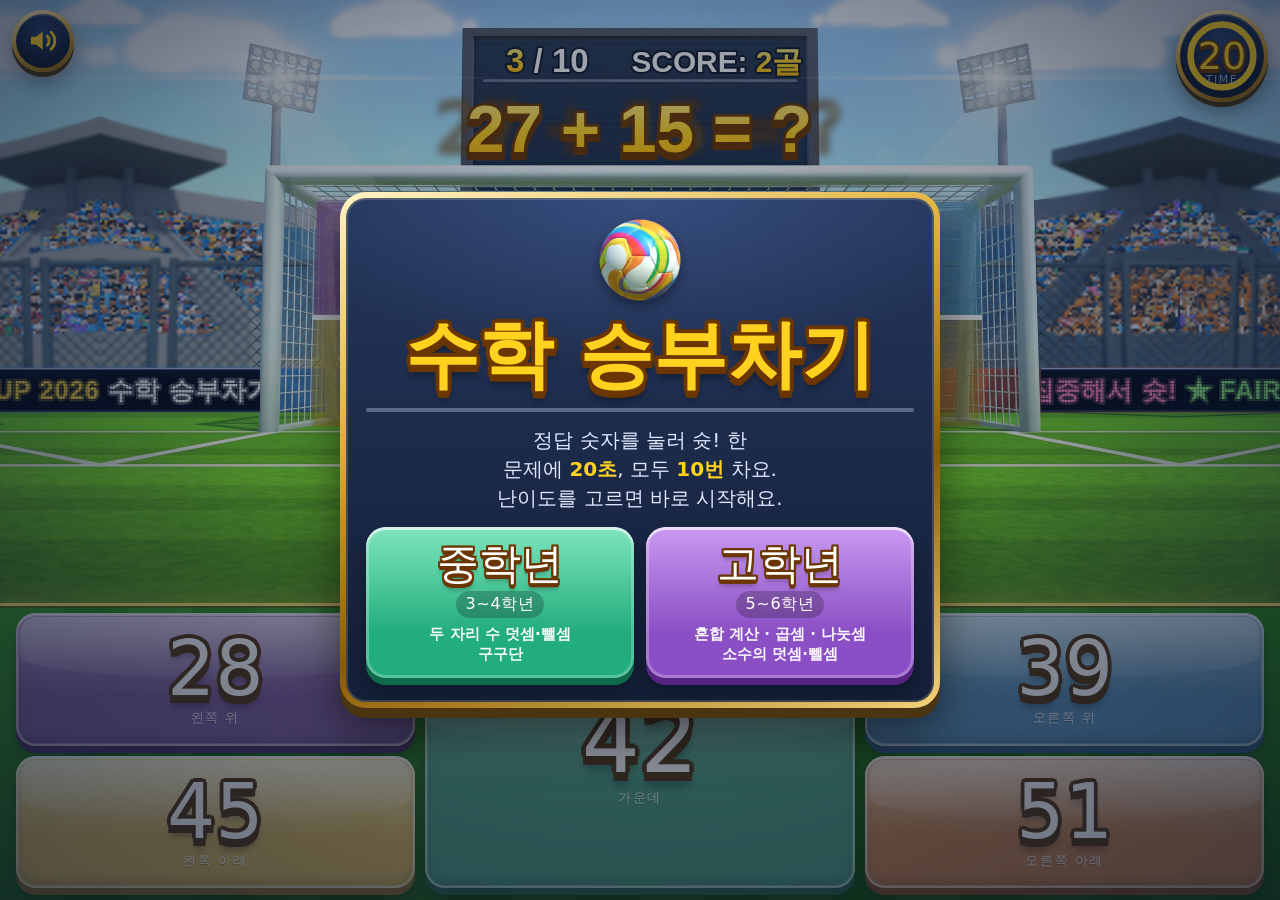
==== commit 5ae5c834: "폴더 구조 정리: css, js, assets 분리 + 오프라인용 단일 파일" ====
--- a/index.html
+++ b/index.html
@@ -1,164 +1,18 @@
-<!doctype html><html lang="ko"><head><meta charset="utf-8"><meta name="viewport" content="width=device-width,initial-scale=1,viewport-fit=cover"></head><body><title>수학 승부차기</title>
-<meta name="claude:viewport-fit-sides" content="cover">
-<style>
-/* Layout: one-screen game. Stadium scene (reference artwork; keeper rigged into body + two punching forearms + vector expressions) on top; bottom ~1/3 = five colour-coded touch pads. Timer top-right, sound toggle top-left. */
-:root{
-  --navy:#1e2c48; --navy-deep:#131c30; --bezel:#5c6373; --gold:#ffd21f; --gold-deep:#6b3600;
-  --turf:#4ea526; --turf-deep:#3a8a1c; --ink:#ffffff;
-  --font:"Arial Rounded MT Bold","Arial Black","Malgun Gothic","Apple SD Gothic Neo","Noto Sans KR",system-ui,sans-serif;
-  color-scheme:light;
-}
-html,body{height:100%}
-[hidden]{display:none!important}
-body{margin:0;background:var(--turf-deep);color:var(--ink);font-family:var(--font);overflow:hidden;display:flex;flex-direction:column;word-break:keep-all;overflow-wrap:anywhere;
-  -webkit-user-select:none;user-select:none;-webkit-tap-highlight-color:transparent;touch-action:manipulation}
-#stage{position:relative;flex:1 1 auto;min-height:0;overflow:hidden;background:linear-gradient(#8fcbf8,#a3d6ff)}
-#view{position:absolute;inset:0}
-.layer{position:absolute;inset:0;width:100%;height:100%;display:block}
-.vig{position:absolute;inset:0;pointer-events:none;z-index:1;
-  background:linear-gradient(rgba(255,255,255,.06),rgba(255,255,255,0) 22%),radial-gradient(ellipse 78% 74% at 50% 46%,rgba(6,14,36,0) 58%,rgba(6,14,36,.36) 100%)}
-.zone-hit{cursor:pointer}
-
-/* 3D lettering: outline + extrusion via text-shadow (works everywhere) */
-.o3d{--oc:var(--gold-deep);
-  text-shadow:.05em 0 0 var(--oc),-.05em 0 0 var(--oc),0 .05em 0 var(--oc),0 -.05em 0 var(--oc),
-  .036em .036em 0 var(--oc),-.036em .036em 0 var(--oc),.036em -.036em 0 var(--oc),-.036em -.036em 0 var(--oc),
-  0 .1em 0 var(--oc),.03em .1em 0 var(--oc),-.03em .1em 0 var(--oc),0 .15em .1em rgba(0,0,0,.35)}
-
-/* round HUD buttons */
-.hud{position:absolute;top:10px;z-index:3;aspect-ratio:1;border-radius:50%;
-  background:radial-gradient(circle at 50% 30%,#2e4270,var(--navy-deep) 70%) padding-box,linear-gradient(160deg,#fff3c4,#d9a62e 45%,#8a5a00 100%) border-box;
-  border:4px solid transparent;box-shadow:0 5px 0 #4a3510,0 10px 20px rgba(0,0,0,.4),inset 0 2px 0 rgba(255,255,255,.18);display:grid;place-items:center;box-sizing:border-box}
-#timer{right:max(12px,env(safe-area-inset-right,0px));width:clamp(58px,8.5vw,92px)}
-#timer svg{position:absolute;inset:6%;width:88%;height:88%;transform:rotate(-90deg)}
-#timer circle{fill:none;stroke-width:7;stroke-linecap:round}
-#timer .track{stroke:#2e3d5c}
-#ring{stroke:var(--gold);transition:stroke .3s}
-#tNum{position:relative;font-size:clamp(22px,3.6vw,38px);color:var(--gold);font-variant-numeric:tabular-nums;line-height:1}
-#timer.hurry{animation:hurry .5s ease-in-out infinite alternate}
-#timer.hurry #ring{stroke:#ff9d2e}
-#timer.hurry #tNum{color:#ffb44d}
-@keyframes hurry{to{transform:scale(1.08)}}
-#timer .cap{position:absolute;bottom:14%;font-size:clamp(8px,1.1vw,11px);letter-spacing:.14em;color:#9fb0d0}
-#soundBtn{left:max(12px,env(safe-area-inset-left,0px));width:clamp(44px,6vw,62px);cursor:pointer;padding:0;color:var(--gold)}
-#soundBtn svg{width:58%;height:58%}
-#soundBtn:focus-visible{outline:4px solid #fff;outline-offset:2px}
-#soundBtn .off{display:none}
-#soundBtn[aria-pressed="false"] .on{display:none}
-#soundBtn[aria-pressed="false"] .off{display:inline}
-
-/* touch pads */
-#pads{flex:none;display:grid;grid-template-columns:minmax(0,1fr) minmax(0,1.08fr) minmax(0,1fr);box-sizing:border-box;width:100%;grid-template-rows:1fr 1fr;grid-template-areas:"lt c rt" "lb c rb";gap:10px;
-  padding-block:10px 12px;padding-left:max(16px,env(safe-area-inset-left,0px));padding-right:max(16px,env(safe-area-inset-right,0px));
-  background:radial-gradient(ellipse 70% 90% at 50% -30%,rgba(255,240,170,.22),rgba(255,240,170,0) 70%),
-    repeating-linear-gradient(90deg,rgba(255,255,255,.045) 0 64px,rgba(0,0,0,.05) 64px 128px),linear-gradient(#2f8a1e,#1a5410);
-  box-shadow:inset 0 3px 0 #f3cf6b,inset 0 5px 0 rgba(90,60,0,.5),0 -6px 18px rgba(255,214,90,.25);position:relative;z-index:2}
-.pad{--l:#fff;--b:#ccc;--d:#888;--oc:#333;position:relative;border:0;border-radius:20px;font-family:var(--font);color:#fff;cursor:pointer;min-width:0;
-  background:linear-gradient(180deg,var(--l) 0%,var(--b) 62%);
-  box-shadow:inset 0 3px 0 rgba(255,255,255,.55),inset 0 0 0 3px rgba(255,255,255,.28),0 7px 0 var(--d),0 12px 16px rgba(0,0,0,.28);
-  display:flex;flex-direction:column;align-items:center;justify-content:center;gap:2px;transition:transform .08s,box-shadow .08s,filter .2s;padding:0}
-.pad{overflow:hidden}
-.pad::before{content:"";position:absolute;left:4px;right:4px;top:4px;height:46%;border-radius:16px 16px 50% 50% / 16px 16px 22px 22px;
-  background:linear-gradient(rgba(255,255,255,.5),rgba(255,255,255,.06));pointer-events:none}
-.pad::after{content:"";position:absolute;inset:0;border-radius:inherit;box-shadow:inset 0 0 0 2px rgba(255,255,255,.35),inset 0 -6px 12px rgba(0,0,0,.18);pointer-events:none}
-.pad>span{position:relative;z-index:1}
-.pad .n{font-size:clamp(26px,min(8.5vw,10.5vh),76px);line-height:1;font-variant-numeric:tabular-nums;max-width:100%;white-space:nowrap}
-.pad .tag{font-size:clamp(10px,1.5vh,13px);letter-spacing:.12em;opacity:.85;text-shadow:0 1px 0 rgba(0,0,0,.35)}
-.pad:active,.pad.hit{transform:translateY(6px);box-shadow:inset 0 3px 0 rgba(255,255,255,.55),inset 0 0 0 3px rgba(255,255,255,.28),0 1px 0 var(--d),0 3px 6px rgba(0,0,0,.25)}
-.pad:focus-visible{outline:5px solid #fff;outline-offset:2px}
-.pad:disabled{cursor:default}
-#pads.locked .pad:not(.hit):not(.reveal){filter:saturate(.55) brightness(.92)}
-.pad.reveal{animation:reveal .45s ease-in-out 3 alternate}
-@keyframes reveal{to{box-shadow:inset 0 3px 0 rgba(255,255,255,.55),0 0 0 6px #fff6b0,0 0 26px 8px #ffe14d,0 7px 0 var(--d)}}
-#p-lt{grid-area:lt;--l:#c99af2;--b:#9358ca;--d:#5a2a88;--oc:#45206e}
-#p-rt{grid-area:rt;--l:#86d0fa;--b:#3a97dc;--d:#1d5c98;--oc:#123a7c}
-#p-c {grid-area:c ;--l:#7fe6bf;--b:#22ad7c;--d:#0e6a49;--oc:#0d4d36}
-#p-lb{grid-area:lb;--l:#ffe27a;--b:#f0b41c;--d:#9c6c00;--oc:#6e3800}
-#p-rb{grid-area:rb;--l:#ffb877;--b:#ee7a22;--d:#9c4806;--oc:#6e2c00}
-#p-c .n{font-size:clamp(32px,min(10vw,13vh),92px)}
-
-/* intro / result panels */
-.overlay{position:fixed;inset:0;z-index:10;display:flex;align-items:center;justify-content:center;overflow-y:auto;
-  background:radial-gradient(ellipse at 50% 40%,rgba(10,22,44,.25),rgba(10,22,44,.62));
-  padding-block:16px;padding-left:max(16px,env(safe-area-inset-left,0px));padding-right:max(16px,env(safe-area-inset-right,0px));box-sizing:border-box}
-.panel{width:100%;max-width:600px;box-sizing:border-box;border:6px solid transparent;border-radius:26px;margin:auto;
-  background:radial-gradient(ellipse 90% 50% at 50% 0%,rgba(120,160,255,.22),rgba(120,160,255,0) 70%) padding-box,linear-gradient(#24365a,#141f38) padding-box,
-    linear-gradient(160deg,#fff3c4,#e0ad35 35%,#8a5a00 65%,#f5d27a 100%) border-box;
-  box-shadow:0 10px 0 #4a3510,0 24px 48px rgba(0,0,0,.5),inset 0 0 0 2px rgba(255,236,170,.18);padding:20px 20px 24px;display:flex;flex-direction:column;align-items:center;gap:14px;text-align:center;
-  animation:pop .45s cubic-bezier(.2,1.5,.4,1) both}
-@keyframes pop{from{transform:scale(.7);opacity:0}}
-.panel h1{margin:0;font-size:clamp(40px,9.5vw,74px);line-height:1.05;color:var(--gold);font-weight:900;text-wrap:balance}
-.panel .rule{margin:0;font-size:clamp(15px,3.4vw,20px);line-height:1.45;color:#dfe8ff;max-width:32ch;text-wrap:balance}
-.panel .rule b{color:var(--gold)}
-.panel hr{width:100%;border:0;height:4px;border-radius:2px;background:#5e6a85;margin:0}
-.ballIcon{width:clamp(56px,13vw,84px);aspect-ratio:1;display:block;filter:drop-shadow(0 6px 6px rgba(0,0,0,.35));animation:bob 1.6s ease-in-out infinite alternate}
-@keyframes bob{to{transform:translateY(-6px) rotate(20deg)}}
-.levels{display:grid;grid-template-columns:1fr 1fr;gap:12px;width:100%}
-.lvl{--l:#7fe6bf;--b:#22ad7c;--d:#0e6a49;--oc:#0d4d36;border:0;border-radius:20px;cursor:pointer;font-family:var(--font);color:#fff;padding:16px 10px 14px;min-width:0;
-  background:linear-gradient(180deg,var(--l),var(--b) 70%);box-shadow:inset 0 3px 0 rgba(255,255,255,.55),inset 0 0 0 3px rgba(255,255,255,.25),0 7px 0 var(--d),0 12px 18px rgba(0,0,0,.3);
-  display:flex;flex-direction:column;align-items:center;gap:6px;transition:transform .08s}
-.lvl:active{transform:translateY(5px);box-shadow:inset 0 3px 0 rgba(255,255,255,.55),0 2px 0 var(--d)}
-.lvl:focus-visible{outline:5px solid #fff;outline-offset:3px}
-.lvl.high{--l:#c99af2;--b:#8a4fc4;--d:#552383;--oc:#3d1766}
-.lvl .t{font-size:clamp(28px,7vw,42px);line-height:1}
-.lvl .g{font-size:clamp(13px,3vw,16px);background:rgba(0,0,0,.22);padding:3px 10px;border-radius:999px;letter-spacing:.04em}
-.lvl .d{font-size:clamp(12px,2.8vw,15px);line-height:1.35;opacity:.95;text-wrap:balance;font-family:"Malgun Gothic","Apple SD Gothic Neo","Noto Sans KR",system-ui,sans-serif;font-weight:700}
-.bigbtn{border:0;border-radius:999px;background:linear-gradient(#ffe45c,#ffc400);color:var(--navy);font-family:var(--font);font-weight:900;
-  font-size:clamp(22px,5.6vw,34px);padding:15px 44px;cursor:pointer;box-shadow:inset 0 3px 0 rgba(255,255,255,.7),0 7px 0 #a57800,0 12px 18px rgba(0,0,0,.35)}
-.bigbtn:active{transform:translateY(5px);box-shadow:inset 0 3px 0 rgba(255,255,255,.7),0 2px 0 #a57800}
-.bigbtn:focus-visible,.subbtn:focus-visible{outline:5px solid #fff;outline-offset:3px}
-.subbtn{border:3px solid #8ea0c8;border-radius:999px;background:transparent;color:#e6edff;font-family:var(--font);font-size:clamp(16px,3.8vw,20px);padding:10px 26px;cursor:pointer}
-.btnrow{display:flex;flex-wrap:wrap;gap:12px;justify-content:center;align-items:center}
-.final{font-size:clamp(46px,12vw,84px);color:var(--gold);line-height:1}
-.shots{display:flex;flex-wrap:wrap;justify-content:center;gap:6px}
-.shots svg{width:clamp(26px,6vw,36px);aspect-ratio:1}
-.shots svg.miss{filter:grayscale(1) brightness(1.1);opacity:.35}
-.praise{margin:0;font-size:clamp(17px,4vw,23px);color:#fff;line-height:1.4;text-wrap:balance}
-
-/* trophy ceremony (perfect score) */
-#ceremony{position:fixed;inset:0;z-index:20;overflow:hidden;display:flex;align-items:center;justify-content:center;
-  background:radial-gradient(ellipse at 50% 36%,#3d63b0 0%,#1a2c5e 42%,#0a1128 100%);
-  padding-block:16px;padding-left:max(16px,env(safe-area-inset-left,0px));padding-right:max(16px,env(safe-area-inset-right,0px));box-sizing:border-box}
-#cfx{position:absolute;inset:0;width:100%;height:100%;pointer-events:none;z-index:2}
-.rays{position:absolute;left:50%;top:36%;width:200vmax;height:200vmax;margin:-100vmax 0 0 -100vmax;pointer-events:none;
-  background:repeating-conic-gradient(from 0deg,rgba(255,226,120,.20) 0deg 6deg,rgba(255,226,120,0) 6deg 15deg);
-  -webkit-mask:radial-gradient(circle,#000 0,#000 12%,transparent 46%);mask:radial-gradient(circle,#000 0,#000 12%,transparent 46%);animation:spin 30s linear infinite}
-@keyframes spin{to{transform:rotate(360deg)}}
-.spot{position:absolute;top:-10%;width:40vmax;height:120vh;pointer-events:none;background:linear-gradient(rgba(255,255,255,.22),rgba(255,255,255,0) 80%);filter:blur(6px);transform-origin:50% 0}
-.spot.l{left:2%;transform:rotate(-24deg);animation:sweepL 6s ease-in-out infinite alternate}
-.spot.r{right:2%;transform:rotate(24deg);animation:sweepR 6s ease-in-out infinite alternate}
-@keyframes sweepL{to{transform:rotate(-8deg)}}
-@keyframes sweepR{to{transform:rotate(8deg)}}
-.cer{position:relative;z-index:3;display:flex;flex-direction:column;align-items:center;gap:clamp(6px,1.6vh,16px);text-align:center;max-width:640px;width:100%}
-.trophy{position:relative;height:clamp(150px,38vh,360px);aspect-ratio:300/380;animation:drop 1.1s cubic-bezier(.2,1.35,.45,1) .25s both}
-.trophy::before{content:"";position:absolute;inset:-22%;border-radius:50%;background:radial-gradient(circle,rgba(255,224,102,.55),rgba(255,224,102,0) 62%);animation:pulse 1.8s ease-in-out infinite alternate}
-.trophy .cup{position:relative;display:block;width:100%;height:100%;overflow:visible;filter:drop-shadow(0 14px 18px rgba(0,0,0,.45))}
-@keyframes drop{from{transform:translateY(-110vh) rotate(-12deg)}}
-@keyframes pulse{to{transform:scale(1.12);opacity:.7}}
-.shine{animation:shine 3.4s ease-in-out 1.6s infinite}
-@keyframes shine{0%{transform:translateX(0)}55%,100%{transform:translateX(460px)}}
-.trophy .spark{position:absolute;width:12%;height:auto;aspect-ratio:1;animation:twinkle 1.4s ease-in-out infinite}
-@keyframes twinkle{0%,100%{transform:scale(.3) rotate(0);opacity:0}50%{transform:scale(1) rotate(45deg);opacity:1}}
-.cer .ttl{font-size:clamp(40px,10vw,80px);color:var(--gold);line-height:1;animation:popIn .6s cubic-bezier(.2,1.6,.4,1) 1.2s both}
-.cer .award{font-size:clamp(18px,4.4vw,28px);color:#fff;line-height:1.3;animation:popIn .6s ease 1.5s both;text-wrap:balance}
-.cer .award b{color:var(--gold)}
-.cer .lvlTag{font-size:clamp(13px,2.8vw,16px);color:#cfe0ff;letter-spacing:.06em;background:rgba(255,255,255,.12);padding:4px 14px;border-radius:999px;animation:popIn .5s ease 1.7s both}
-.cer .shots svg{animation:popIn .4s cubic-bezier(.2,1.6,.4,1) both}
-.cer .btnrow{animation:popIn .5s ease 2.6s both}
-@keyframes popIn{from{transform:scale(.3);opacity:0}}
-@media (max-height:520px) and (orientation:landscape){
-  .cer{display:grid;grid-template-columns:auto 1fr;column-gap:24px;align-items:center;max-width:820px}
-  .cer .trophy{grid-row:1 / span 6;height:min(78vh,300px)}
-}
-@media (prefers-reduced-motion:reduce){.panel,#timer.hurry,.pad.reveal,.rays,.spot,.trophy,.trophy::before,.shine,.spark,.ballIcon,.cer *{animation:none!important}}
-</style>
-
+<!doctype html>
+<html lang="ko">
+<head>
+<meta charset="utf-8">
+<meta name="viewport" content="width=device-width,initial-scale=1,viewport-fit=cover">
+<title>수학 승부차기</title>
+<link rel="stylesheet" href="css/style.css">
+</head>
+<body>
 <div id="stage">
  <div id="view">
   <!-- layer 1: sky + stadium artwork -->
   <svg id="sceneBg" class="layer" viewBox="0 0 2752 1536" preserveAspectRatio="xMidYMid meet" aria-hidden="true">
     <defs>
-      <image id="bgImg" href="[data-uri]